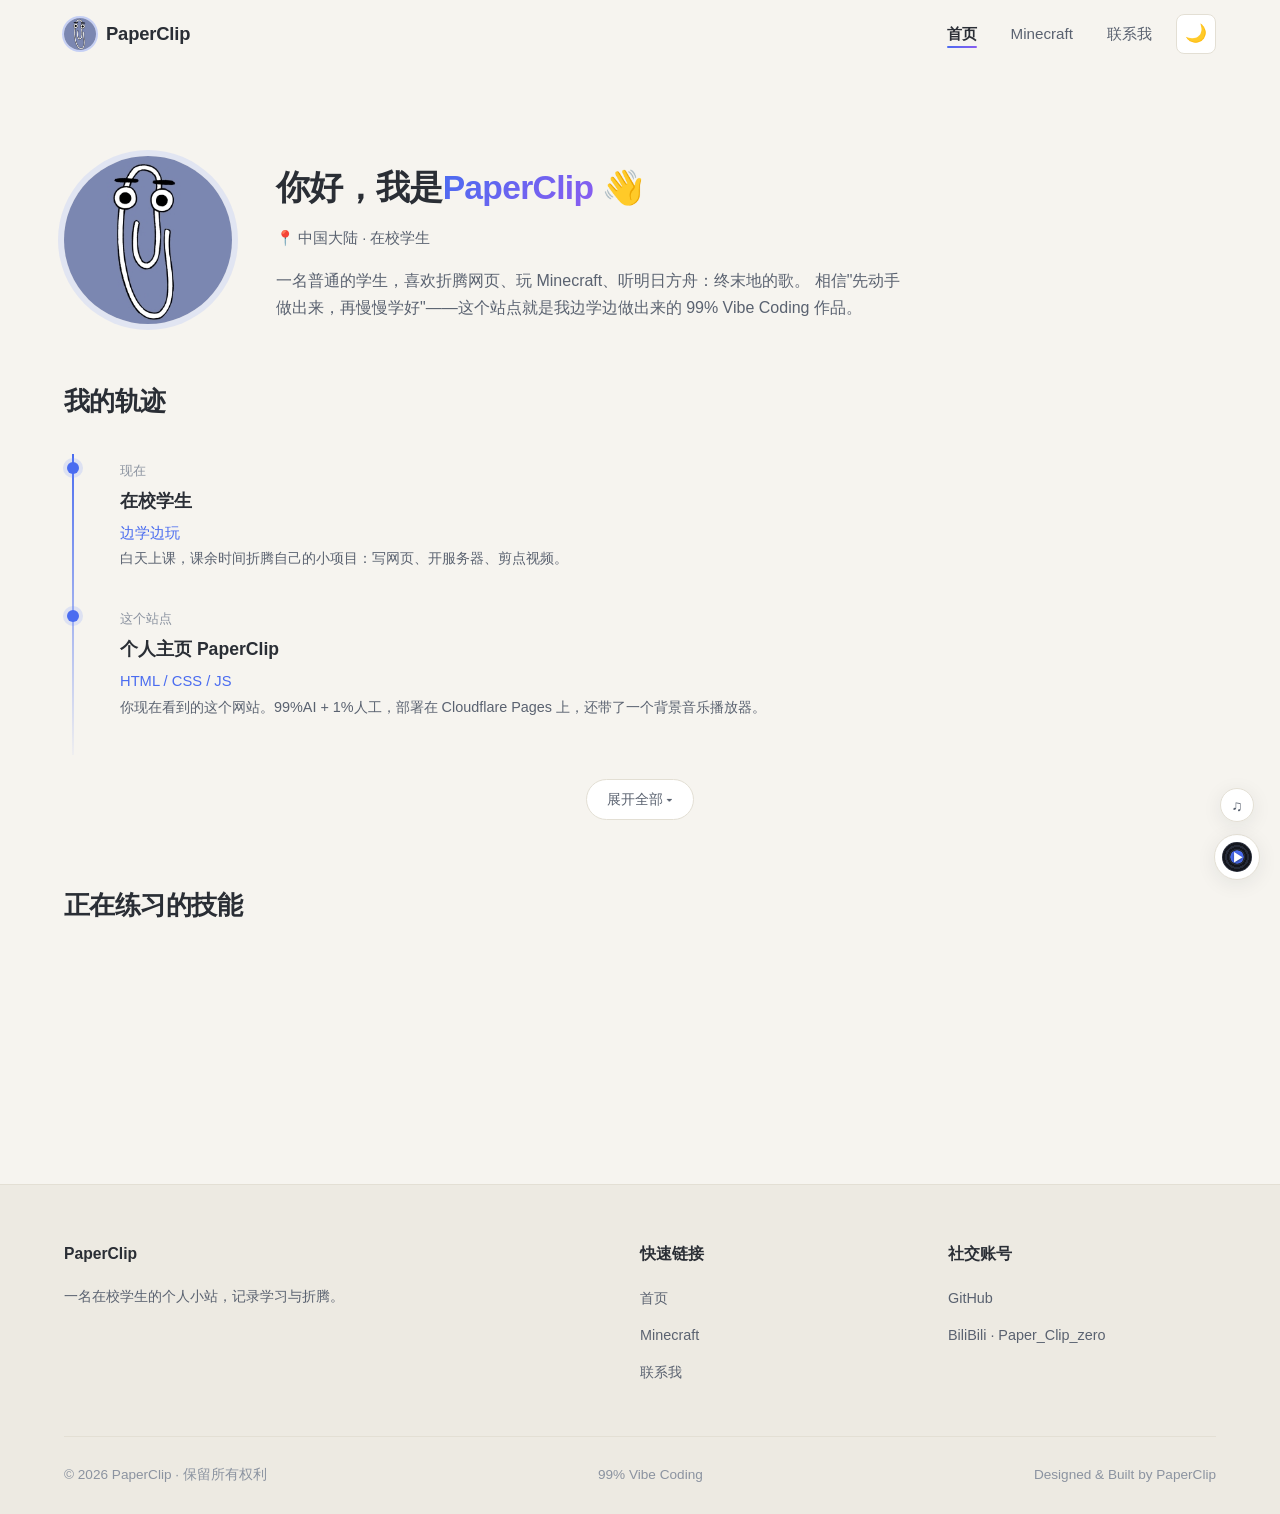
==== index.html @ 2db35539 "ver 0.0.4" ====
<!DOCTYPE html>
<html lang="zh-CN">
<head>
  <meta charset="UTF-8" />
  <!-- 响应式必备：视口宽度 = 设备宽度，初始缩放 1 -->
  <meta name="viewport" content="width=device-width, initial-scale=1.0" />
  <meta name="description" content="PaperClip · 一名在校学生的个人主页" />
  <title>PaperClip | 首页</title>
  <!-- 网站图标：浏览器标签页显示 -->
  <link rel="icon" type="image/jpeg" href="00.jpg" />
  <!-- 主题与过渡预载脚本：全部在首帧渲染前执行，避免闪色/闪烁 -->
  <script>
    (function () {
      /* 1. 主题预载：优先用户手动选择，否则跟随系统深浅色 */
      var saved = null;
      try { saved = localStorage.getItem("theme"); } catch (e) {}
      var theme = (saved === "light" || saved === "dark")
        ? saved
        : (window.matchMedia && window.matchMedia("(prefers-color-scheme: light)").matches ? "light" : "dark");
      if (theme === "light") document.documentElement.classList.add("light");

      /* 2. 过渡预载：不支持原生跨文档过渡的浏览器，且由站内跳转而来时，
         在首帧前挂上入场类（配合 style.css 的 page-entering 规则），无入场闪烁 */
      var nativeVT = ("onpageswap" in document) || ("onpagereveal" in document);
      var fromSite = null;
      try { fromSite = sessionStorage.getItem("pt"); } catch (e) {}
      if (!nativeVT && fromSite === "1") {
        document.documentElement.classList.add("page-entering");
      }

      /* 3. 尽早创建进度条 DOM（挂在 html 根节点），保证首次点击即可显示 */
      document.addEventListener("DOMContentLoaded", function () {
        if (!document.getElementById("nprogress-bar")) {
          var bar = document.createElement("div");
          bar.id = "nprogress-bar";
          bar.setAttribute("aria-hidden", "true");
          document.documentElement.appendChild(bar);
        }
      });
    })();
  </script>
  <link rel="stylesheet" href="libs/aos.css" />
  <link rel="stylesheet" href="style.css" />
  <!-- Cloudflare Web Analytics -->
  <script type='module' src='https://static.cloudflareinsights.com/beacon.min.js' data-cf-beacon='{"token": "a7891447e3ca46b3b3687011d3382114"}'></script>
  <!-- End Cloudflare Web Analytics -->
</head>
<body>

  <!-- ==================== 顶部导航栏（全部页面共用结构） ==================== -->
  <header class="site-header">
    <nav class="nav container">
      <!-- Logo：头像缩略图 + 名字 -->
      <a href="index.html" class="nav-logo">
        <img class="logo-dot" src="00.jpg" alt="PaperClip的头像" />PaperClip
      </a>

      <!-- 右侧功能区：导航链接 + 主题切换 + 汉堡按钮 -->
      <div class="nav-right">
        <!-- 导航链接：当前页加 .active 高亮 -->
        <ul class="nav-links">
          <li><a class="nav-link active" href="index.html">首页</a></li>
          <li><a class="nav-link" href="minecraft.html">Minecraft</a></li>
          <li><a class="nav-link" href="contact.html">联系我</a></li>
        </ul>

        <!-- 深浅色模式切换按钮（图标由 main.js 根据当前主题更新） -->
        <button class="theme-toggle" id="theme-toggle" aria-label="切换深浅色模式" title="切换深浅色模式">🌞</button>

        <!-- 汉堡按钮：仅手机端显示，控制下方菜单展开/收起 -->
        <button class="nav-toggle" aria-label="切换导航菜单">
          <span></span><span></span><span></span>
        </button>
      </div>
    </nav>
  </header>

  <!-- ==================== 主体内容（#swup 为 Swup 页面切换容器） ==================== -->
  <main id="swup" class="transition-fade">

    <!-- ---------- 顶部简介：左圆形头像 + 右文字 ---------- -->
    <section class="container">
      <div class="about-hero">
        <!-- 头像：使用本地图片（可替换为其它图片） -->
        <img class="avatar" src="00.jpg" alt="PaperClip的个人头像" />

        <div>
          <h1>你好，我是<span class="text-gradient">PaperClip</span> 👋</h1>
          <!-- 居住地 / 年限 -->
          <span class="location">📍 中国大陆 · 在校学生</span>
          <p class="bio">
            一名普通的学生，喜欢折腾网页、玩 Minecraft、听明日方舟：终末地的歌。
            相信"先动手做出来，再慢慢学好"——这个站点就是我边学边做出来的 99% Vibe Coding 作品。
          </p>
        </div>
      </div>
    </section>

    <!-- ---------- 我的轨迹 ---------- -->
    <section class="container" style="padding-bottom: 64px;">
      <h2 class="section-title">我的轨迹</h2>
      <div class="timeline">

        <div class="tl-item reveal">
          <span class="period">现在</span>
          <h3>在校学生</h3>
          <span class="role">边学边玩</span>
          <p>白天上课，课余时间折腾自己的小项目：写网页、开服务器、剪点视频。</p>
        </div>

        <div class="tl-item reveal">
          <span class="period">这个站点</span>
          <h3>个人主页 PaperClip</h3>
          <span class="role">HTML / CSS / JS</span>
          <p>你现在看到的这个网站。99%AI + 1%人工，部署在 Cloudflare Pages 上，还带了一个背景音乐播放器。</p>
        </div>

        <div class="tl-item reveal">
          <span class="period">兴趣</span>
          <h3>Minecraft</h3>
          <span class="role">玩家 / 服主</span>
          <p>从挖矿盖房到研究服务器，Minecraft 页面里有我常玩的服务器状态。</p>
        </div>

        <div class="tl-item reveal">
          <span class="period">兴趣</span>
          <h3>明日方舟：终末地</h3>
          <span class="role">玩家</span>
          <p>喜欢终末地的音乐，所以把原声集放进了这个站点的背景音乐里。</p>
        </div>

        <div class="tl-item reveal">
          <span class="period">持续</span>
          <h3>正在学的</h3>
          <span class="role">JavaScript · Python</span>
          <p>目标是有一天能不看教程独立写出想要的东西，把 Vibe Coding 的比例从 99% 降下来一点。</p>
        </div>

        <div class="tl-item reveal">
          <span class="period">未完待续</span>
          <h3>what are you waiting for?</h3>
          <span class="role"></span>
          <p>Is nothing here. —— 下一站，等我把它们做出来。</p>
        </div>
      </div>

      <!-- 折叠开关：默认只显示前两条，点击展开/收起（逻辑见 main.js） -->
      <div class="tl-actions">
        <button type="button" class="tl-toggle" aria-expanded="false">展开全部 ▾</button>
      </div>
    </section>

    <!-- ---------- 技能进度条 ---------- -->
    <section class="container" style="padding-bottom: 64px;">
      <h2 class="section-title">正在练习的技能</h2>
      <!-- data-width 为目标熟练度，进入视口时由 JS 播放生长动画 -->
      <div class="skills-grid">

        <div class="skill" data-aos="fade-up">
          <div class="skill-head"><b>HTML / CSS</b><span>65%</span></div>
          <div class="bar"><div class="bar-fill" data-width="65%"></div></div>
        </div>

        <div class="skill" data-aos="fade-up">
          <div class="skill-head"><b>JavaScript</b><span>40%</span></div>
          <div class="bar"><div class="bar-fill" data-width="40%"></div></div>
        </div>

        <div class="skill" data-aos="fade-up">
          <div class="skill-head"><b>AI 辅助编程（Vibe Coding）</b><span>80%</span></div>
          <div class="bar"><div class="bar-fill" data-width="80%"></div></div>
        </div>

        <div class="skill" data-aos="fade-up">
          <div class="skill-head"><b>Minecraft 服务器折腾</b><span>70%</span></div>
          <div class="bar"><div class="bar-fill" data-width="70%"></div></div>
        </div>

        <div class="skill" data-aos="fade-up">
          <div class="skill-head"><b>Python（入门中）</b><span>25%</span></div>
          <div class="bar"><div class="bar-fill" data-width="25%"></div></div>
        </div>

        <div class="skill" data-aos="fade-up">
          <div class="skill-head"><b>Git / 部署</b><span>50%</span></div>
          <div class="bar"><div class="bar-fill" data-width="50%"></div></div>
        </div>
      </div>
    </section>
  </main>

  <!-- ==================== 底部页脚（全部页面共用结构） ==================== -->
  <footer class="site-footer">
    <div class="container">
      <div class="footer-grid">
        <div>
          <h4>PaperClip</h4>
          <p>一名在校学生的个人小站，记录学习与折腾。</p>
        </div>

        <!-- 中：快速链接 -->
        <div>
          <h4>快速链接</h4>
          <ul class="footer-links">
            <li><a href="index.html">首页</a></li>
            <li><a href="minecraft.html">Minecraft</a></li>
            <li><a href="contact.html">联系我</a></li>
          </ul>
        </div>

        <!-- 右：社交账号 -->
        <div>
          <h4>社交账号</h4>
          <ul class="footer-links">
            <li><a href="https://github.com/TUSI-ISUT" target="_blank" rel="noopener">GitHub</a></li>
            <li><a href="https://space.bilibili.com/3546855067617665" title="BiliBili：Paper_Clip_zero">BiliBili · Paper_Clip_zero</a></li>
          </ul>
        </div>
      </div>

      <!-- 版权行：年份由 main.js 自动更新 -->
      <div class="footer-bottom">
        <p>© <span id="footer-year">2026</span> PaperClip · 保留所有权利</p>
        <p>99% Vibe Coding</p>
        <p>Designed &amp; Built by PaperClip</p>
      </div>
    </div>
  </footer>

  <!-- 动画与页面切换库（本地文件，加载失败时 main.js 各模块自动降级） -->
  <script src="libs/swup.min.js"></script>
  <script src="libs/gsap.min.js"></script>
  <script src="libs/ScrollTrigger.min.js"></script>
  <script src="libs/lenis.min.js"></script>
  <script src="libs/aos.js"></script>
  <!-- 全局交互脚本 -->
  <script src="main.js"></script>
</body>
</html>
---- style.css ----
/* ---------- 1. CSS 变量：全站统一的设计令牌 ---------- */
:root {
  /* 背景层次（由深到浅） */
  --bg: #0d1017;              /* 页面最底层背景 */
  --bg-card: #161a23;         /* 卡片背景 */
  --bg-elevated: #1d222e;     /* 悬浮/输入框等更亮一层 */
  --border: #272d3b;          /* 边框颜色 */

  /* 文字颜色 */
  --text: #e8ebf1;            /* 主文字 */
  --text-secondary: #98a2b3;  /* 次要文字（摘要、说明） */
  --text-muted: #6b7486;      /* 弱化文字（日期、页脚） */

  /* 品牌主色（紫蓝渐变） */
  --accent: #6c8cff;
  --accent-gradient: linear-gradient(135deg, #6c8cff 0%, #a06cff 100%);

  /* 其它 */
  --success: #4ade80;         /* 在线状态 / 成功提示 */
  --radius: 14px;             /* 卡片圆角 */
  --radius-sm: 8px;           /* 按钮小圆角 */
  --shadow: 0 4px 20px rgba(0, 0, 0, 0.35);          /* 常规阴影 */
  --shadow-hover: 0 14px 34px rgba(0, 0, 0, 0.5);    /* 悬停加深阴影 */
  --header-h: 68px;           /* 导航栏高度，供锚点偏移使用 */
  --transition: all 0.28s cubic-bezier(0.4, 0, 0.2, 1); /* 全站统一过渡曲线 */

  /* 主题相关背景（写死色值提取为变量，方便浅色模式覆盖） */
  --header-bg: rgba(13, 16, 23, 0.82);        /* 导航栏毛玻璃背景 */
  --header-bg-solid: rgba(13, 16, 23, 0.97);  /* 手机端展开菜单背景 */
  --footer-bg: #0a0d13;                       /* 页脚背景 */
  --hover-bg: rgba(255, 255, 255, 0.05);      /* 导航链接悬停底色 */
}

/* ---------- 1.2 浅色主题：html.light 时覆盖变量（柔和米白配深灰） ---------- */
html.light {
  --bg: #f6f4ef;              /* 柔和护眼米白 */
  --bg-card: #ffffff;         /* 卡片纯白 */
  --bg-elevated: #efede7;     /* 悬浮/输入框更灰一层 */
  --border: #e3dfd4;          /* 米色系边框 */
  --text: #2a2e35;            /* 深灰主文字 */
  --text-secondary: #5a6270;  /* 次要文字 */
  --text-muted: #8b93a0;      /* 弱化文字 */
  --accent: #4a6cf0;          /* 浅色下加深主色，保证对比度 */
  --accent-gradient: linear-gradient(135deg, #4a6cf0 0%, #8a5cf0 100%);
  --danger: #e5484d;
  --success: #189a54;
  --shadow: 0 4px 20px rgba(30, 35, 45, 0.08);
  --shadow-hover: 0 14px 34px rgba(30, 35, 45, 0.16);
  --header-bg: rgba(246, 244, 239, 0.85);
  --header-bg-solid: rgba(246, 244, 239, 0.97);
  --footer-bg: #edeae2;
  --hover-bg: rgba(0, 0, 0, 0.05);
}

/* ---------- 2. 基础重置与排版 ---------- */
* {
  margin: 0;
  padding: 0;
  box-sizing: border-box;     /* 让内边距计入宽度，方便布局 */
}

html {
  scroll-behavior: smooth;    /* 锚点跳转平滑滚动 */
}

body {
  font-family: "Inter", "PingFang SC", "Microsoft YaHei",
    -apple-system, BlinkMacSystemFont, "Segoe UI", Roboto, sans-serif;
  background: var(--bg);
  color: var(--text);
  line-height: 1.7;
  -webkit-font-smoothing: antialiased; /* 字体渲染更细腻 */
}

a {
  color: inherit;
  text-decoration: none;      /* 链接默认去下划线，交互态再补 */
}

img {
  max-width: 100%;
  display: block;
}

ul { list-style: none; }

/* 统一容器：全站内容最大 1200px 居中 */
.container {
  max-width: 1200px;
  margin: 0 auto;
  padding: 0 24px;
}

/* 通用内页标题区（联系页顶部横幅） */
.page-head {
  padding: 96px 0 40px;
  text-align: center;
}

.page-head h1 {
  font-size: clamp(2rem, 4vw, 2.75rem); /* 流式字号，自适应缩放 */
  letter-spacing: -0.02em;
}

.page-head p {
  color: var(--text-secondary);
  margin-top: 12px;
}

.section-title {
  font-size: 1.6rem;
  letter-spacing: -0.02em;
  margin-bottom: 24px;
}

/* 主色渐变文字工具类（用于强调词） */
.text-gradient {
  background: var(--accent-gradient);
  -webkit-background-clip: text;
  background-clip: text;
  -webkit-text-fill-color: transparent;
  color: transparent;
}

/* ============================================================
   3. 顶部导航栏（所有页面共用同一套结构）
   ============================================================ */
.site-header {
  position: sticky;           /* 吸顶导航 */
  top: 0;
  z-index: 100;
  height: var(--header-h);
  background: var(--header-bg);           /* 半透明毛玻璃 */
  backdrop-filter: blur(12px);
  border-bottom: 1px solid transparent;
  transition: var(--transition);
}

/* 页面滚动后由 JS 添加 .scrolled，显示底部分隔线 */
.site-header.scrolled {
  border-bottom-color: var(--border);
}

.nav {
  height: 100%;
  display: flex;
  align-items: center;
  justify-content: space-between;
}

/* Logo：渐变圆点 + 名字 */
.nav-logo {
  display: flex;
  align-items: center;
  gap: 10px;
  font-weight: 700;
  font-size: 1.15rem;
  letter-spacing: -0.01em;
}

.nav-logo .logo-dot {
  width: 32px;
  height: 32px;
  border-radius: 50%;           /* 圆形头像缩略图 */
  object-fit: cover;
  box-shadow: 0 0 0 2px rgba(108, 140, 255, 0.35); /* 细光环点缀 */
}

/* 桌面端导航链接 */
.nav-links {
  display: flex;
  align-items: center;
  gap: 6px;
}

.nav-link {
  position: relative;
  padding: 8px 14px;
  font-size: 0.95rem;
  color: var(--text-secondary);
  border-radius: var(--radius-sm);
  transition: var(--transition);
}

.nav-link:hover {
  color: var(--text);
  background: var(--hover-bg);
}

/* 激活态：高亮文字 + 底部渐变下划线 */
.nav-link.active {
  color: var(--text);
  font-weight: 600;
}

.nav-link.active::after {
  content: "";
  position: absolute;
  left: 14px;
  right: 14px;
  bottom: 2px;
  height: 2px;
  border-radius: 2px;
  background: var(--accent-gradient);
}

/* 汉堡按钮：默认隐藏，≤768px 显示 */
.nav-toggle {
  display: none;
  flex-direction: column;
  gap: 5px;
  padding: 8px;
  background: none;
  border: none;
  cursor: pointer;
}

.nav-toggle span {
  width: 22px;
  height: 2px;
  border-radius: 2px;
  background: var(--text);
  transition: var(--transition);
}

/* 汉堡展开为 X 的动画（JS 切换 .open） */
.nav-toggle.open span:nth-child(1) { transform: translateY(7px) rotate(45deg); }
.nav-toggle.open span:nth-child(2) { opacity: 0; }
.nav-toggle.open span:nth-child(3) { transform: translateY(-7px) rotate(-45deg); }

/* 右侧功能区：导航链接 + 主题切换按钮 + 汉堡按钮 */
.nav-right {
  display: flex;
  align-items: center;
  gap: 10px;
}

/* 深浅色模式切换按钮 */
.theme-toggle {
  width: 40px;
  height: 40px;
  display: flex;
  align-items: center;
  justify-content: center;
  font-size: 1.1rem;
  line-height: 1;
  border-radius: var(--radius-sm);
  background: var(--bg-card);
  border: 1px solid var(--border);
  cursor: pointer;
  transition: var(--transition);
}

.theme-toggle:hover {
  border-color: var(--accent);
  transform: translateY(-2px);
}

.theme-toggle:active {
  transform: translateY(0);
}

/* ============================================================
   5. 首页 (index.html) 专属
   ============================================================ */

/* 顶部简介：左头像 + 右文字 */
.about-hero {
  display: grid;
  grid-template-columns: auto 1fr;
  gap: 44px;
  align-items: center;
  padding: 88px 0 56px;
}

.avatar {
  width: 168px;
  height: 168px;
  border-radius: 50%;               /* 圆形大头像 */
  object-fit: cover;                /* 图片填满圆形，不变形 */
  box-shadow: 0 0 0 6px rgba(108, 140, 255, 0.15); /* 外圈光环 */
}

.about-hero h1 { font-size: 2.1rem; letter-spacing: -0.02em; }

.about-hero .location {
  display: inline-flex;
  align-items: center;
  gap: 6px;
  margin: 10px 0 16px;
  font-size: 0.92rem;
  color: var(--text-secondary);
}

.about-hero .bio {
  color: var(--text-secondary);
  max-width: 640px;
}

/* 职业历程时间轴（垂直） */
.timeline {
  position: relative;
  padding: 8px 0 8px 34px;      /* 左侧留出竖线空间 */
}

/* 竖向主线 */
.timeline::before {
  content: "";
  position: absolute;
  left: 8px;
  top: 6px;
  bottom: 6px;
  width: 2px;
  background: linear-gradient(180deg, var(--accent), rgba(108, 140, 255, 0.05));
}

.tl-item {
  position: relative;
  padding: 0 0 34px 22px;
}

/* 每个节点的小圆点：中心对准竖线（竖线 left:8px，圆点宽 12px → left:2px） */
.tl-item::before {
  content: "";
  position: absolute;
  left: -31px;
  top: 6px;
  width: 12px;
  height: 12px;
  border-radius: 50%;
  background: var(--accent);
  box-shadow: 0 0 0 4px rgba(108, 140, 255, 0.18);
}

.tl-item .period {
  font-size: 0.82rem;
  color: var(--text-muted);
}

.tl-item h3 {
  font-size: 1.1rem;
  margin: 4px 0 2px;
}

.tl-item .role {
  font-size: 0.92rem;
  color: var(--accent);
  margin-bottom: 6px;
}

.tl-item p {
  font-size: 0.9rem;
  color: var(--text-secondary);
}

/* 时间轴折叠：.collapsed 时第 3 条起隐藏，开关按钮在时间轴下方 */
.timeline.collapsed .tl-extra {
  display: none;
}

.tl-actions {
  margin-top: 18px;
  text-align: center;
}

.tl-toggle {
  padding: 8px 20px;
  border-radius: 999px;
  border: 1px solid var(--border);
  background: var(--bg-card);
  color: var(--text-secondary);
  font: inherit;
  font-size: 0.85rem;
  cursor: pointer;
  transition: var(--transition);
}

.tl-toggle:hover {
  color: var(--accent);
  border-color: var(--accent);
  box-shadow: var(--shadow);
}

/* 技能进度条 */
.skills-grid {
  display: grid;
  grid-template-columns: 1fr 1fr;
  gap: 22px 44px;
}

.skill .skill-head {
  display: flex;
  justify-content: space-between;
  font-size: 0.94rem;
  margin-bottom: 8px;
}

.skill .skill-head b { font-weight: 600; }
.skill .skill-head span { color: var(--text-muted); }

/* 进度条轨道 */
.skill .bar {
  height: 8px;
  border-radius: 999px;
  background: var(--bg-elevated);
  overflow: hidden;
}

/* 进度条填充：宽度由内联 style 提供，JS 进页面时做生长动画 */
.skill .bar-fill {
  height: 100%;
  border-radius: 999px;
  background: var(--accent-gradient);
  width: 0;
  transition: width 1.1s cubic-bezier(0.25, 1, 0.4, 1);
}

/* 他人评价：引号设计 */
.testimonials {
  display: grid;
  grid-template-columns: 1fr 1fr;
  gap: 26px;
}

.testimonial {
  position: relative;
  padding: 30px 28px 26px;
  background: var(--bg-card);
  border: 1px solid var(--border);
  border-radius: var(--radius);
  transition: var(--transition);
}

.testimonial:hover {
  transform: translateY(-5px);
  box-shadow: var(--shadow-hover);
}

/* 大引号装饰 */
.testimonial::before {
  content: "\201C";
  position: absolute;
  top: 6px;
  left: 18px;
  font-size: 3.6rem;
  font-family: Georgia, serif;
  line-height: 1;
  color: var(--accent);
  opacity: 0.45;
}

.testimonial p {
  font-size: 0.95rem;
  color: var(--text-secondary);
  margin: 18px 0 18px;
}

.testimonial .who {
  font-size: 0.88rem;
}

.testimonial .who b { display: block; }
.testimonial .who span { color: var(--text-muted); font-size: 0.8rem; }

/* ============================================================
   7. 联系 (contact.html) 专属
   ============================================================ */

/* 联系方式卡片：单卡片居中展示 */
.contact-layout {
  max-width: 560px;           /* 限制卡片宽度，视觉更聚焦 */
  margin: 0 auto;
  padding: 40px 0 88px;
}

/* 联系方式卡片 */
.contact-card {
  padding: 28px;
  background: var(--bg-card);
  border: 1px solid var(--border);
  border-radius: var(--radius);
}

.contact-card h3 {
  font-size: 1.1rem;
  margin-bottom: 20px;
}

/* 在线状态 */
.online-status {
  display: inline-flex;
  align-items: center;
  gap: 8px;
  padding: 7px 14px;
  border-radius: 999px;
  font-size: 0.84rem;
  color: var(--success);
  background: rgba(74, 222, 128, 0.1);
  border: 1px solid rgba(74, 222, 128, 0.3);
  margin-bottom: 22px;
}

.online-status .dot {
  width: 8px;
  height: 8px;
  border-radius: 50%;
  background: var(--success);
  animation: pulse 2s infinite; /* 呼吸点动画 */
}

/* 呼吸点动画（在线状态使用） */
@keyframes pulse {
  0%, 100% { box-shadow: 0 0 0 0 rgba(74, 222, 128, 0.5); }
  50%      { box-shadow: 0 0 0 6px rgba(74, 222, 128, 0); }
}

/* 联系条目（邮箱等） */
.contact-item {
  display: flex;
  align-items: center;
  gap: 12px;
  padding: 13px 0;
  border-bottom: 1px solid var(--border);
  font-size: 0.94rem;
  color: var(--text-secondary);
}

.contact-item:last-of-type { border-bottom: none; }

.contact-item .icon {
  width: 38px;
  height: 38px;
  flex-shrink: 0;
  display: flex;
  align-items: center;
  justify-content: center;
  border-radius: 10px;
  font-size: 1.05rem;
  background: var(--bg-elevated);
}

/* 图标图片：在 38×38 容器内居中自适应 */
.contact-item .icon img {
  width: 22px;
  height: 22px;
  object-fit: contain;
  display: block;
}

.contact-item a:hover { color: var(--accent); }

/* ============================================================
   6. 底部页脚（所有页面共用同一套结构）
   ============================================================ */
.site-footer {
  border-top: 1px solid var(--border);
  background: var(--footer-bg); /* 比页面更深一层（浅色模式下为米灰） */
  padding: 56px 0 28px;
  margin-top: auto;           /* 配合 body flex，保证内容少时页脚贴底 */
}

.footer-grid {
  display: grid;
  grid-template-columns: 2fr 1fr 1fr;
  gap: 40px;
  padding-bottom: 40px;
  border-bottom: 1px solid var(--border);
}

.footer-grid h4 {
  font-size: 0.98rem;
  margin-bottom: 16px;
}

.footer-grid p {
  font-size: 0.9rem;
  color: var(--text-secondary);
  max-width: 320px;
}

.footer-links li { margin-bottom: 10px; }

.footer-links a {
  font-size: 0.9rem;
  color: var(--text-secondary);
  transition: var(--transition);
}

.footer-links a:hover { color: var(--accent); }

/* 页脚底部版权行 */
.footer-bottom {
  display: flex;
  justify-content: space-between;
  align-items: center;
  gap: 12px;
  flex-wrap: wrap;
  padding-top: 26px;
  font-size: 0.85rem;
  color: var(--text-muted);
}

/* ============================================================
   7. 滚动触发动画（已迁移至 AOS 库，data-aos 属性驱动，
      样式见 libs/aos.css；本节仅保留减少动态效果偏好兜底）
   ============================================================ */

/* 尊重用户"减少动态效果"的系统偏好：禁用全站动画/过渡 */
@media (prefers-reduced-motion: reduce) {
  *, *::before, *::after {
    animation: none !important;
    transition: none !important;
  }
}

/* ============================================================
   8. 响应式适配
   ============================================================ */

/* —— 平板端 ≤1024px —— */
@media (max-width: 1024px) {
  .footer-grid { grid-template-columns: 1fr 1fr; }
}

/* —— 手机端 ≤768px —— */
@media (max-width: 768px) {
  /* 导航：隐藏链接列表，显示汉堡按钮 */
  .nav-toggle { display: flex; }

  .nav-links {
    position: absolute;
    top: var(--header-h);
    left: 0;
    right: 0;
    flex-direction: column;
    align-items: stretch;
    gap: 12px;
    padding: 16px 24px 24px;
    background: var(--header-bg-solid);
    backdrop-filter: blur(12px);
    border-bottom: 1px solid var(--border);
    /* 默认收起：位移 + 透明，配合 .open 展开 */
    opacity: 0;
    visibility: hidden;
    transform: translateY(-10px);
    transition: var(--transition);
  }

  .nav-links.open {
    opacity: 1;
    visibility: visible;
    transform: translateY(0);
  }

  .nav-link { padding: 14px 16px; }
  .nav-link.active::after { left: 14px; width: 32px; right: auto; }

  /* 各页面布局降级为单列 */
  .about-hero      { grid-template-columns: 1fr; justify-items: center; text-align: center; }
  .about-hero .bio { margin: 0 auto; }
  .skills-grid     { grid-template-columns: 1fr; }
  .testimonials    { grid-template-columns: 1fr; }
  .footer-grid     { grid-template-columns: 1fr; gap: 28px; }
  .page-head       { padding-top: 64px; }
}

/* ============================================================
   9. Minecraft 页面 (minecraft.html) 专属
   ============================================================ */

/* 结果卡片容器 */
.mc-card {
  max-width: 640px;
  margin: 0 auto 16px;
  padding: 28px;
  background: var(--bg-card);
  border: 1px solid var(--border);
  border-radius: var(--radius);
  min-height: 120px;
}

/* 加载中提示 */
.mc-loading {
  display: flex;
  align-items: center;
  justify-content: center;
  gap: 12px;
  padding: 32px 0;
  color: var(--text-secondary);
}

/* hidden 属性优先：display:flex 会覆盖默认的 display:none，需显式声明 */
.mc-loading[hidden] { display: none; }

/* 旋转加载圈 */
.mc-spinner {
  width: 18px;
  height: 18px;
  border: 2px solid var(--border);
  border-top-color: var(--accent);
  border-radius: 50%;
  animation: mc-spin 0.8s linear infinite;
}

@keyframes mc-spin {
  to { transform: rotate(360deg); }
}

/* 错误提示 */
.mc-error {
  padding: 20px;
  text-align: center;
  color: var(--danger, #ff6b7a);
  background: rgba(255, 107, 122, 0.08);
  border: 1px solid rgba(255, 107, 122, 0.25);
  border-radius: var(--radius-sm);
}

/* 结果展示区 */
.mc-info { animation: mc-fade 0.4s ease; }

@keyframes mc-fade {
  from { opacity: 0; transform: translateY(8px); }
  to   { opacity: 1; transform: translateY(0); }
}

/* 头部：图标 + 主机名 + 在线状态 */
.mc-head {
  display: flex;
  align-items: center;
  gap: 16px;
  margin-bottom: 20px;
}

.mc-favicon {
  width: 64px;
  height: 64px;
  image-rendering: pixelated;        /* 像素图标清晰显示 */
  border-radius: 8px;
  background: var(--bg-elevated);
}

.mc-host {
  font-size: 1.15rem;
  margin-bottom: 4px;
}

/* 状态胶囊：绿色"在线"标签 + 呼吸圆点动画 */
.mc-online {
  display: inline-flex;
  align-items: center;
  gap: 6px;
  font-size: 0.82rem;
  color: var(--success);
  background: rgba(74, 222, 128, 0.1);
  border: 1px solid rgba(74, 222, 128, 0.3);
  padding: 3px 10px;
  border-radius: 999px;
}

/* 状态圆点本身 */
.mc-online::before {
  content: "";
  display: inline-block;
  width: 8px;
  height: 8px;
  border-radius: 50%;
  background: var(--success);
  /* 呼吸动画：缩放 + 轻微亮度波动 */
  animation: mc-breathe 2.2s ease-in-out infinite;
  box-shadow: 0 0 0 0 rgba(74, 222, 128, 0.55);
}

/* 隐藏原文本中的 ● 符号（由伪元素替代，避免两个圆点） */
.mc-online .status-char {
  display: none;
}

/* 呼吸关键帧：圆点缩放同时光晕扩散-收缩 */
@keyframes mc-breathe {
  0% {
    transform: scale(0.88);
    box-shadow: 0 0 0 0 rgba(74, 222, 128, 0.55);
    filter: brightness(0.95);
  }
  40% {
    transform: scale(1.0);
    box-shadow: 0 0 0 6px rgba(74, 222, 128, 0);
    filter: brightness(1.1);
  }
  70% {
    transform: scale(0.95);
    box-shadow: 0 0 0 0 rgba(74, 222, 128, 0.2);
    filter: brightness(1.0);
  }
  100% {
    transform: scale(0.88);
    box-shadow: 0 0 0 0 rgba(74, 222, 128, 0);
    filter: brightness(0.95);
  }
}

/* MOTD：保留 MC 原生颜色样式 */
.mc-motd {
  padding: 16px;
  margin-bottom: 20px;
  font-family: "Consolas", "Monaco", "Courier New", monospace;
  font-size: 0.9rem;
  line-height: 1.5;
  text-align: center;
  background: var(--bg-elevated);
  border-radius: var(--radius-sm);
  border: 1px solid var(--border);
  white-space: pre-wrap;
  word-break: break-word;
}

/* 详细数据列表 */
.mc-stats {
  display: grid;
  grid-template-columns: 1fr 1fr 1fr;
  gap: 12px;
}

.mc-stats li {
  padding: 14px;
  background: var(--bg-elevated);
  border: 1px solid var(--border);
  border-radius: var(--radius-sm);
  text-align: center;
}

.mc-stats span {
  display: block;
  font-size: 0.78rem;
  color: var(--text-muted);
  margin-bottom: 6px;
}

.mc-stats b {
  font-size: 1rem;
  font-weight: 600;
}

/* 独立跳转按钮：居中显示，位于卡片下方 */
.mc-action {
  max-width: 640px;
  margin: 0 auto 88px;
  display: flex;
  justify-content: center;
  gap: 16px;
  flex-wrap: wrap;
}

/* 加入QQ群区域 */
.mc-qq-group {
  max-width: 640px;
  margin: 16px auto;
  padding: 20px 24px;
  display: flex;
  align-items: center;
  justify-content: space-between;
  gap: 16px;
  background: var(--bg-card);
  border: 1px solid var(--border);
  border-radius: var(--radius);
  flex-wrap: wrap;
}

.mc-qq-info {
  display: flex;
  align-items: center;
  gap: 14px;
}

.mc-qq-icon {
  font-size: 1.6rem;
  line-height: 1;
}

.mc-qq-info h3 {
  font-size: 1.05rem;
  margin-bottom: 2px;
}

.mc-qq-info p {
  font-size: 0.85rem;
  color: var(--text-secondary);
}

.mc-qq-btn {
  display: inline-block;
  padding: 10px 24px;
  font-size: 0.92rem;
  font-weight: 600;
  color: #fff;
  background: linear-gradient(135deg, #1ea1f1 0%, #4a9eff 100%);
  border-radius: var(--radius-sm);
  transition: var(--transition);
  white-space: nowrap;
}

.mc-qq-btn:hover {
  transform: translateY(-2px);
  box-shadow: 0 6px 18px rgba(30, 161, 241, 0.4);
}

.mc-join-btn {
  display: inline-block;
  padding: 14px 40px;
  font-size: 1rem;
  font-weight: 600;
  color: #fff;
  background: var(--accent-gradient);
  border-radius: var(--radius-sm);
  box-shadow: 0 4px 18px rgba(108, 140, 255, 0.35);
  transition: var(--transition);
}

.mc-join-btn:hover {
  transform: translateY(-3px);
  box-shadow: 0 10px 26px rgba(108, 140, 255, 0.5);
}

/* 幽灵按钮样式：描边透明底，与主按钮区分 */
.mc-ghost-btn {
  color: var(--text);
  background: transparent;
  border: 1px solid var(--border);
  box-shadow: none;
}

.mc-ghost-btn:hover {
  border-color: var(--accent);
  background: rgba(108, 140, 255, 0.08);
  box-shadow: none;
}

/* 下拉菜单容器 */
.mc-dropdown {
  position: relative;
  display: inline-block;
}

.mc-dropdown-toggle {
  cursor: pointer;
  white-space: nowrap;
}

/* 下拉菜单：默认隐藏 */
.mc-dropdown-menu {
  position: absolute;
  top: calc(100% + 8px);
  left: 0;
  min-width: 100%;
  background: var(--bg-card);
  border: 1px solid var(--border);
  border-radius: var(--radius-sm);
  box-shadow: var(--shadow-hover);
  overflow: hidden;
  opacity: 0;
  visibility: hidden;
  transform: translateY(-8px);
  transition: var(--transition);
  z-index: 10;
}

/* 展开状态 */
.mc-dropdown.open .mc-dropdown-menu {
  opacity: 1;
  visibility: visible;
  transform: translateY(0);
}

.mc-dropdown-menu li {
  list-style: none;
}

.mc-dropdown-menu a {
  display: block;
  padding: 12px 20px;
  font-size: 0.92rem;
  color: var(--text-secondary);
  white-space: nowrap;
  transition: var(--transition);
}

.mc-dropdown-menu a:hover {
  color: var(--text);
  background: var(--hover-bg);
}

/* —— 手机端：数据列表降为单列 —— */
@media (max-width: 768px) {
  .mc-stats { grid-template-columns: 1fr; }
}

/* ============================================================
   10. 页面切换过渡（Swup）+ 平滑滚动（Lenis）+ 顶部进度条
   ============================================================ */

/* ---------- 10.1 Swup 页面切换过渡 ----------
   Swup 拦截站内链接 → fetch 新页 → 只替换 #swup 容器 → 播放进出场动画。
   动画类时序（Swup 4 自动挂到 <html> 上）：
     离场：is-changing + is-animating + is-leaving（等待容器过渡结束）
     入场：is-rendering（替换内容后），随后所有类移除 → 过渡回默认态
   ---------------------------------------------------------- */
.transition-fade {
  transition:
    opacity 0.4s cubic-bezier(0.4, 0, 0.2, 1),
    transform 0.4s cubic-bezier(0.4, 0, 0.2, 1);
}

/* 旧页面退出：向左平移 30px + 淡出，300ms */
html.is-leaving .transition-fade {
  opacity: 0;
  transform: translateX(-30px);
  transition-duration: 0.3s;
}

/* 新页面入场起点：内容替换瞬间无过渡跳到右侧 30px + 透明，
   Swup 移除类后由默认 0.4s 过渡滑回原位 → 实现右侧滑入 */
html.is-rendering .transition-fade {
  opacity: 0;
  transform: translateX(30px);
  transition: none;
}

/* ---------- 10.2 Lenis 平滑滚动必需样式（官方推荐） ---------- */
html.lenis,
html.lenis body {
  height: auto;
}

.lenis.lenis-smooth {
  scroll-behavior: auto !important; /* 覆盖全局 smooth，滚动由 Lenis 接管 */
}

.lenis.lenis-smooth [data-lenis-prevent] {
  overscroll-behavior: contain;
}

.lenis.lenis-stopped {
  overflow: hidden;
}

/* ---------- 10.3 AOS 无 JS 兜底 ----------
   aos.css 会把 [data-aos] 元素初始隐藏且无 no-js 保护：
   <html class="no-js"> 时（JS 被禁用/加载失败）强制全部可见 */
html.no-js [data-aos],
html.no-js [data-aos^="fade"][data-aos^="fade"] {
  opacity: 1 !important;
  transform: none !important;
}

/* ---------- 10.4 NProgress 风格顶部进度条（由 Swup 钩子驱动） ----------
   挂载点为 <html>（而非 body）：页面内容替换不影响进度条显示
   触发：visit:start → 30%，content:replace → 70%，visit:end → 冲顶淡出
   ---------------------------------------------------------- */
#nprogress-bar {
  position: fixed;
  top: 0;
  left: 0;
  z-index: 9999;
  width: 0%;
  height: 3px;
  background: linear-gradient(to right, #4facfe, #00f2fe);
  box-shadow: 0 0 10px rgba(79, 172, 254, 0.7);
  pointer-events: none;          /* 不拦截鼠标事件 */
  transition:
    width 0.35s cubic-bezier(0.4, 0, 0.2, 1),
    opacity 0.28s ease;
  opacity: 1;
}

/* 收尾后淡出隐藏 */
#nprogress-bar.done {
  width: 100% !important;
  opacity: 0;
  transition:
    width 0.25s ease,
    opacity 0.35s ease 0.1s;     /* 先宽度冲顶，再延迟淡出 */
}

/* ============================================================
   11. 背景音乐播放器（悬浮唱片按钮，由 main.js 动态创建）
   挂载点为 body（#swup 之外）：Swup 换页不打断播放
   ============================================================ */
.music-toggle {
  position: fixed;
  right: 20px;
  bottom: 20px;
  z-index: 900;
  width: 46px;
  height: 46px;
  border-radius: 50%;
  border: 1px solid var(--border);
  background: var(--bg-card);
  box-shadow: var(--shadow);
  cursor: pointer;
  display: grid;
  place-items: center;
  padding: 0;
  transition: var(--transition);
}

.music-toggle:hover {
  box-shadow: var(--shadow-hover);
  transform: scale(1.06);
}

/* 唱片盘面：中心渐变主轴 + 同心纹理，播放时旋转 */
.music-toggle .disc {
  width: 30px;
  height: 30px;
  border-radius: 50%;
  background:
    radial-gradient(circle at center, var(--accent) 0 30%, transparent 32%),
    repeating-radial-gradient(circle, #14161d 0 2px, #262b38 2px 4px);
  animation: disc-spin 3.2s linear infinite;
  animation-play-state: paused;   /* 暂停时静止 */
}

.music-toggle.playing .disc {
  animation-play-state: running;  /* 播放时旋转 */
}

@keyframes disc-spin {
  to { transform: rotate(360deg); }
}

/* 唱片中心的播放/暂停图标：▶ 待播放 / ‖ 播放中（覆盖在盘面上，不随旋转） */
.music-toggle::before {
  content: "▶";
  position: absolute;
  inset: 0;
  z-index: 1;
  display: grid;
  place-items: center;
  font-size: 13px;
  line-height: 1;
  color: #fff;
  text-indent: 2px; /* 三角形视觉居中修正 */
  text-shadow: 0 1px 3px rgba(0, 0, 0, 0.5);
  pointer-events: none;
}

.music-toggle.playing::before {
  content: "‖";
  text-indent: 0;
  letter-spacing: -1px;
}

/* 用户偏好减少动态效果时唱片不旋转 */
@media (prefers-reduced-motion: reduce) {
  .music-toggle .disc { animation: none; }
}

/* ---------- 11.1 曲单按钮（唱片按钮上方） ---------- */
.music-list-btn {
  position: fixed;
  right: 26px;
  bottom: 78px;
  z-index: 900;
  width: 34px;
  height: 34px;
  border-radius: 50%;
  border: 1px solid var(--border);
  background: var(--bg-card);
  color: var(--text-secondary);
  box-shadow: var(--shadow);
  cursor: pointer;
  display: grid;
  place-items: center;
  padding: 0;
  font-size: 15px;
  line-height: 1;
  transition: var(--transition);
}

.music-list-btn:hover {
  color: var(--text);
  box-shadow: var(--shadow-hover);
  transform: scale(1.08);
}

/* ---------- 11.2 曲单面板：手动点选曲目 ---------- */
.music-panel {
  position: fixed;
  right: 20px;
  bottom: 122px;
  z-index: 900;
  width: 220px;
  max-height: 62vh;
  overflow-y: auto;
  padding: 12px;
  border-radius: var(--radius);
  border: 1px solid var(--border);
  background: var(--bg-card);
  box-shadow: var(--shadow-hover);
  transform-origin: bottom right;         /* 从♫按钮方向弹出 */
  animation: panel-in 0.28s cubic-bezier(0.4, 0, 0.2, 1);
}

/* 收起中：缩小淡出，结束后由 JS 置 hidden */
.music-panel.closing {
  animation: panel-out 0.2s cubic-bezier(0.4, 0, 0.2, 1) forwards;
  pointer-events: none;
}

@keyframes panel-in {
  from { opacity: 0; transform: translateY(10px) scale(0.94); }
  to   { opacity: 1; transform: translateY(0) scale(1); }
}

@keyframes panel-out {
  from { opacity: 1; transform: translateY(0) scale(1); }
  to   { opacity: 0; transform: translateY(8px) scale(0.96); }
}

.music-panel h4 {
  font-size: 0.72rem;
  font-weight: 600;
  color: var(--text-muted);
  letter-spacing: 0.04em;
  margin: 10px 4px 4px;
}

.music-panel h4:first-child {
  margin-top: 0;
}

.music-panel .track {
  display: flex;
  width: 100%;
  align-items: center;
  gap: 6px;
  padding: 7px 10px;
  border: 0;
  border-radius: var(--radius-sm);
  background: transparent;
  color: var(--text-secondary);
  font-size: 0.88rem;
  font-family: inherit;
  cursor: pointer;
  text-align: left;
  transition: var(--transition);
}

.music-panel .track:hover {
  background: var(--hover-bg);
  color: var(--text);
}

/* 正在播放的曲目高亮 */
.music-panel .track.active {
  color: var(--accent);
}

/* 固定循环标记（手动点选后显示） */
.music-panel .track .pin-tip {
  margin-left: auto;
  font-size: 0.7rem;
  color: var(--accent);
}

/* ---------- 11.3 面板内容级联入场：--i 序号由 JS 写入 ---------- */
.music-panel h4,
.music-panel .track {
  animation: panel-row-in 0.32s cubic-bezier(0.4, 0, 0.2, 1) both;
  animation-delay: calc(var(--i, 0) * 22ms);
}

@keyframes panel-row-in {
  from { opacity: 0; transform: translateX(10px); }
  to   { opacity: 1; transform: translateX(0); }
}

/* 用户偏好减少动态效果：面板动画全部禁用 */
@media (prefers-reduced-motion: reduce) {
  .music-panel,
  .music-panel.closing,
  .music-panel h4,
  .music-panel .track {
    animation: none;
  }
}

/* ============================================================
   12. 全站统一过渡动画
   ============================================================ */

/* 12.1 主题切换颜色过渡：.theme-anim 仅在切换瞬间由 JS 挂载
   （450ms 后移除），平时不挂载，避免干扰其它 hover/入场动画 */
.theme-anim,
.theme-anim *,
.theme-anim *::before,
.theme-anim *::after {
  transition: background-color 0.35s ease, color 0.35s ease,
    border-color 0.35s ease, box-shadow 0.35s ease, fill 0.35s ease,
    stroke 0.35s ease !important;
}

/* 12.2 可交互元素统一悬停反馈：没写 transition 的补上默认过渡
   （已有自定义 transition 的元素不受影响） */
.mc-dropdown-menu,
.mc-dropdown-menu a,
.contact-item a,
.footer-links a {
  transition: var(--transition);
}

/* 12.3 卡片/区块统一入场：配合 data-aos="fade-up" 使用 */
.mc-card[data-aos],
.contact-card[data-aos],
.page-head[data-aos] {
  transition-property: opacity, transform;
}

/* 12.4 用户偏好减少动态效果时：禁用所有统一过渡 */
@media (prefers-reduced-motion: reduce) {
  .theme-anim,
  .theme-anim *,
  .theme-anim *::before,
  .theme-anim *::after {
    transition: none !important;
  }
}
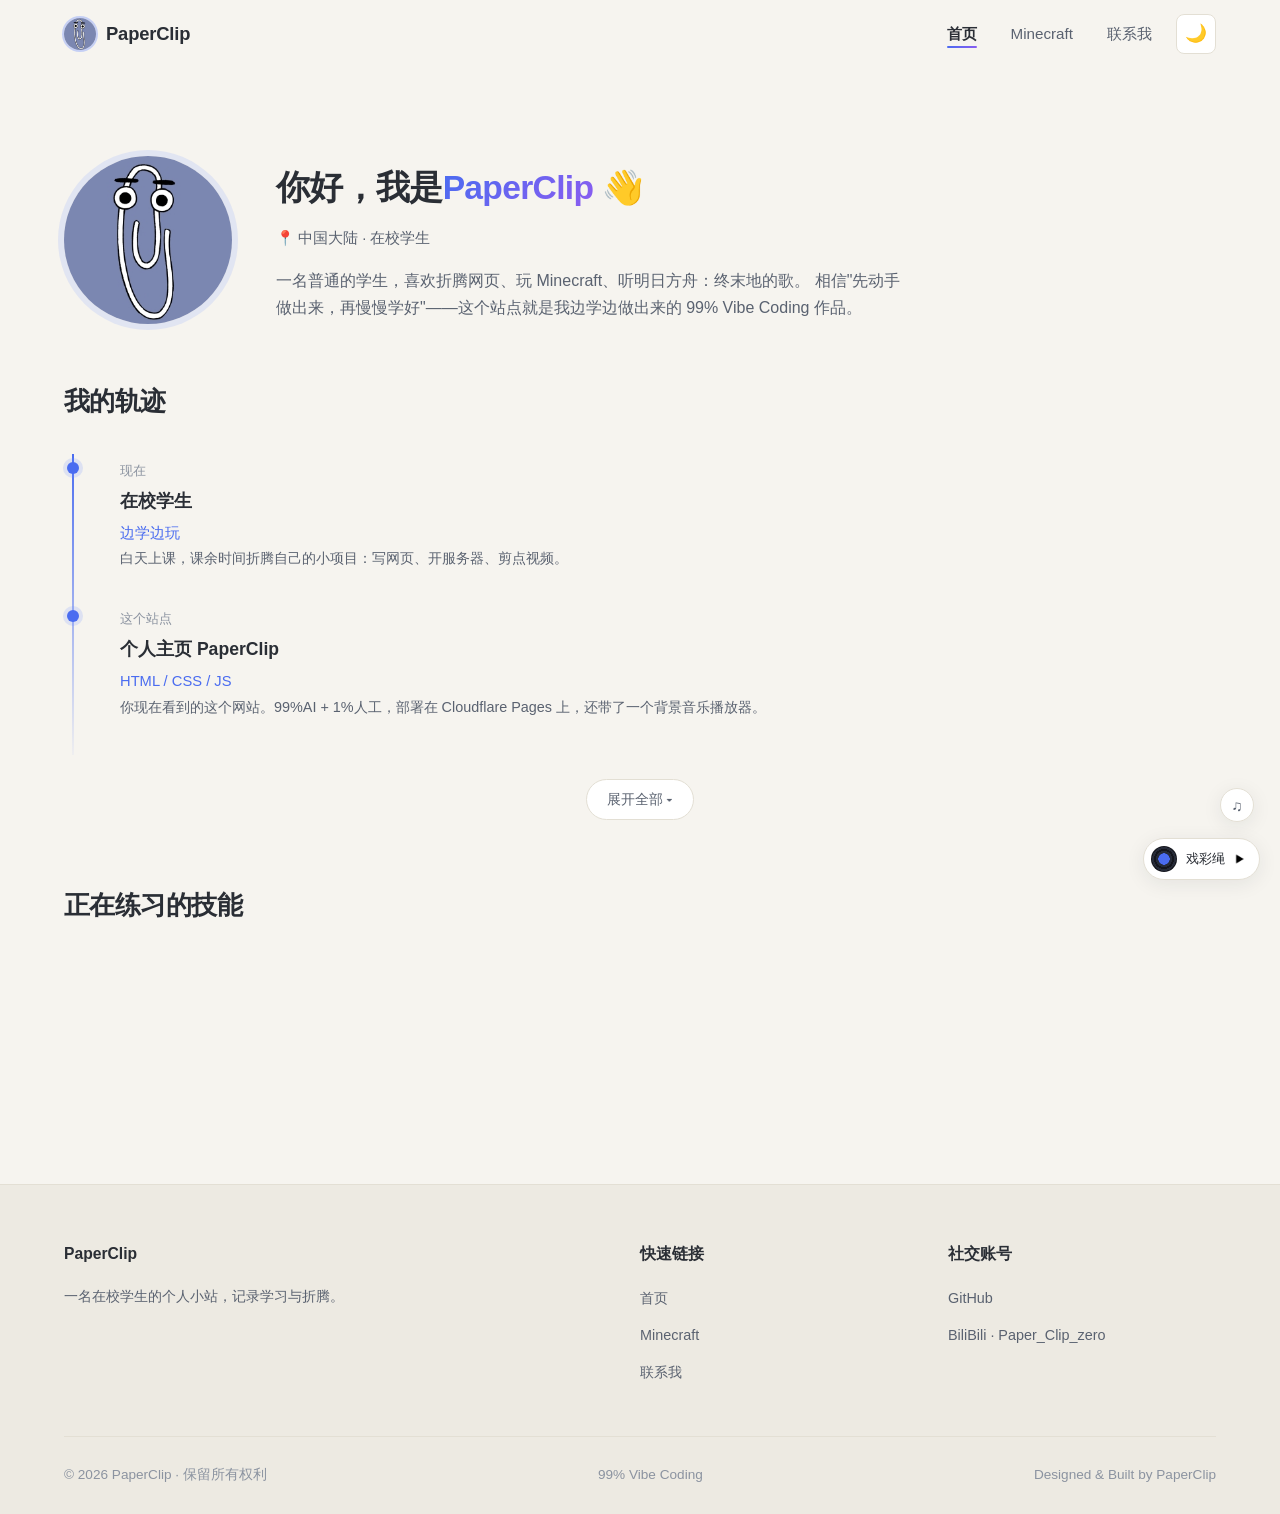
==== commit 78374f63: "ver 0.0.6" ====
--- a/index.html
+++ b/index.html
@@ -1,13 +1,25 @@
 <!DOCTYPE html>
-<html lang="zh-CN">
+<html lang="zh-CN" class="no-js">
 <head>
   <meta charset="UTF-8" />
   <!-- 响应式必备：视口宽度 = 设备宽度，初始缩放 1 -->
   <meta name="viewport" content="width=device-width, initial-scale=1.0" />
   <meta name="description" content="PaperClip · 一名在校学生的个人主页" />
+  <!-- Open Graph 分享卡片：链接在微信/QQ/Discord 等平台分享时显示标题+描述+缩略图 -->
+  <meta property="og:type" content="website" />
+  <meta property="og:site_name" content="PaperClip" />
+  <meta property="og:title" content="PaperClip | 首页" />
+  <meta property="og:description" content="一名在校学生的个人主页：折腾网页、玩 Minecraft、听终末地的歌。" />
+  <meta property="og:url" content="https://about.hell0.dpdns.org/" />
+  <meta property="og:image" content="https://about.hell0.dpdns.org/00.jpg" />
+  <meta name="twitter:card" content="summary" />
+  <link rel="canonical" href="https://about.hell0.dpdns.org/" />
   <title>PaperClip | 首页</title>
   <!-- 网站图标：浏览器标签页显示 -->
   <link rel="icon" type="image/jpeg" href="00.jpg" />
+  <link rel="manifest" href="manifest.json" />
+  <meta name="theme-color" media="(prefers-color-scheme: dark)" content="#0d1017" />
+  <meta name="theme-color" media="(prefers-color-scheme: light)" content="#f6f4ef" />
   <!-- 主题与过渡预载脚本：全部在首帧渲染前执行，避免闪色/闪烁 -->
   <script>
     (function () {
@@ -42,7 +54,7 @@
   <link rel="stylesheet" href="libs/aos.css" />
   <link rel="stylesheet" href="style.css" />
   <!-- Cloudflare Web Analytics -->
-  <script type='module' src='https://static.cloudflareinsights.com/beacon.min.js' data-cf-beacon='{"token": "a7891447e3ca46b3b3687011d3382114"}'></script>
+  <script type='module' src='https://static.cloudflareinsights.com/beacon.min.js' data-cf-beacon='{"token": "87773c85bb1343d493895be5a89c1f40"}'></script>
   <!-- End Cloudflare Web Analytics -->
 </head>
 <body>
@@ -101,42 +113,42 @@
       <h2 class="section-title">我的轨迹</h2>
       <div class="timeline">
 
-        <div class="tl-item reveal">
+        <div class="tl-item">
           <span class="period">现在</span>
           <h3>在校学生</h3>
           <span class="role">边学边玩</span>
           <p>白天上课，课余时间折腾自己的小项目：写网页、开服务器、剪点视频。</p>
         </div>
 
-        <div class="tl-item reveal">
+        <div class="tl-item">
           <span class="period">这个站点</span>
           <h3>个人主页 PaperClip</h3>
           <span class="role">HTML / CSS / JS</span>
           <p>你现在看到的这个网站。99%AI + 1%人工，部署在 Cloudflare Pages 上，还带了一个背景音乐播放器。</p>
         </div>
 
-        <div class="tl-item reveal">
+        <div class="tl-item">
           <span class="period">兴趣</span>
           <h3>Minecraft</h3>
           <span class="role">玩家 / 服主</span>
           <p>从挖矿盖房到研究服务器，Minecraft 页面里有我常玩的服务器状态。</p>
         </div>
 
-        <div class="tl-item reveal">
+        <div class="tl-item">
           <span class="period">兴趣</span>
           <h3>明日方舟：终末地</h3>
           <span class="role">玩家</span>
           <p>喜欢终末地的音乐，所以把原声集放进了这个站点的背景音乐里。</p>
         </div>
 
-        <div class="tl-item reveal">
+        <div class="tl-item">
           <span class="period">持续</span>
           <h3>正在学的</h3>
           <span class="role">JavaScript · Python</span>
           <p>目标是有一天能不看教程独立写出想要的东西，把 Vibe Coding 的比例从 99% 降下来一点。</p>
         </div>
 
-        <div class="tl-item reveal">
+        <div class="tl-item">
           <span class="period">未完待续</span>
           <h3>what are you waiting for?</h3>
           <span class="role"></span>
--- a/style.css
+++ b/style.css
@@ -1091,28 +1091,29 @@
   right: 20px;
   bottom: 20px;
   z-index: 900;
-  width: 46px;
-  height: 46px;
-  border-radius: 50%;
+  display: flex;
+  align-items: center;
+  gap: 9px;
+  max-width: min(210px, calc(100vw - 88px)); /* 手机端不压住左侧内容 */
+  padding: 7px 13px 7px 7px;
+  border-radius: 999px;
   border: 1px solid var(--border);
   background: var(--bg-card);
   box-shadow: var(--shadow);
   cursor: pointer;
-  display: grid;
-  place-items: center;
-  padding: 0;
   transition: var(--transition);
 }
 
 .music-toggle:hover {
   box-shadow: var(--shadow-hover);
-  transform: scale(1.06);
+  transform: scale(1.03);
 }
 
 /* 唱片盘面：中心渐变主轴 + 同心纹理，播放时旋转 */
 .music-toggle .disc {
-  width: 30px;
-  height: 30px;
+  flex: none;
+  width: 26px;
+  height: 26px;
   border-radius: 50%;
   background:
     radial-gradient(circle at center, var(--accent) 0 30%, transparent 32%),
@@ -1125,35 +1126,57 @@
   animation-play-state: running;  /* 播放时旋转 */
 }
 
+/* 曲名：单行截断 */
+.music-toggle .m-title {
+  font-size: 0.8rem;
+  color: var(--text);
+  white-space: nowrap;
+  overflow: hidden;
+  text-overflow: ellipsis;
+}
+
+/* 播放状态图标：▶/‖ 两枚图标叠放，播放状态切换时交叉淡入旋转 */
+.music-toggle .m-state {
+  position: relative;
+  flex: none;
+  width: 12px;
+  height: 12px;
+}
+
+.music-toggle .m-state img {
+  position: absolute;
+  inset: 0;
+  width: 100%;
+  height: 100%;
+  object-fit: contain;
+  transition: opacity 0.28s ease, transform 0.28s ease;
+}
+
+/* 暂停态：▶ 显示，‖ 缩小旋转藏起 */
+.music-toggle .ic-pause {
+  opacity: 0;
+  transform: scale(0.4) rotate(-120deg);
+}
+
+/* 播放态：▶ 缩小旋转退场，‖ 转正入场 */
+.music-toggle.playing .ic-play {
+  opacity: 0;
+  transform: scale(0.4) rotate(120deg);
+}
+
+.music-toggle.playing .ic-pause {
+  opacity: 1;
+  transform: scale(1) rotate(0deg);
+}
+
 @keyframes disc-spin {
   to { transform: rotate(360deg); }
 }
 
-/* 唱片中心的播放/暂停图标：▶ 待播放 / ‖ 播放中（覆盖在盘面上，不随旋转） */
-.music-toggle::before {
-  content: "▶";
-  position: absolute;
-  inset: 0;
-  z-index: 1;
-  display: grid;
-  place-items: center;
-  font-size: 13px;
-  line-height: 1;
-  color: #fff;
-  text-indent: 2px; /* 三角形视觉居中修正 */
-  text-shadow: 0 1px 3px rgba(0, 0, 0, 0.5);
-  pointer-events: none;
-}
-
-.music-toggle.playing::before {
-  content: "‖";
-  text-indent: 0;
-  letter-spacing: -1px;
-}
-
-/* 用户偏好减少动态效果时唱片不旋转 */
+/* 用户偏好减少动态效果时唱片不旋转、图标不旋转过渡 */
 @media (prefers-reduced-motion: reduce) {
   .music-toggle .disc { animation: none; }
+  .music-toggle .m-state img { transition: none; }
 }
 
 /* ---------- 11.1 曲单按钮（唱片按钮上方） ---------- */
@@ -1326,3 +1349,28 @@
     transition: none !important;
   }
 }
+
+/* ============================================================
+   13. 留言板
+   ============================================================ */
+
+/* 13.2 留言板容器（contact 页）：卡片化，giscus iframe 自适应 */
+.giscus-box {
+  margin-top: 24px;
+  padding: 20px;
+  border-radius: var(--radius);
+  border: 1px solid var(--border);
+  background: var(--bg-card);
+  box-shadow: var(--shadow);
+}
+
+.giscus-box iframe { width: 100% !important; }
+
+.giscus-pending {
+  margin: 0;
+  text-align: center;
+  color: var(--text-muted);
+  font-size: 0.92rem;
+  padding: 12px 0;
+}
+
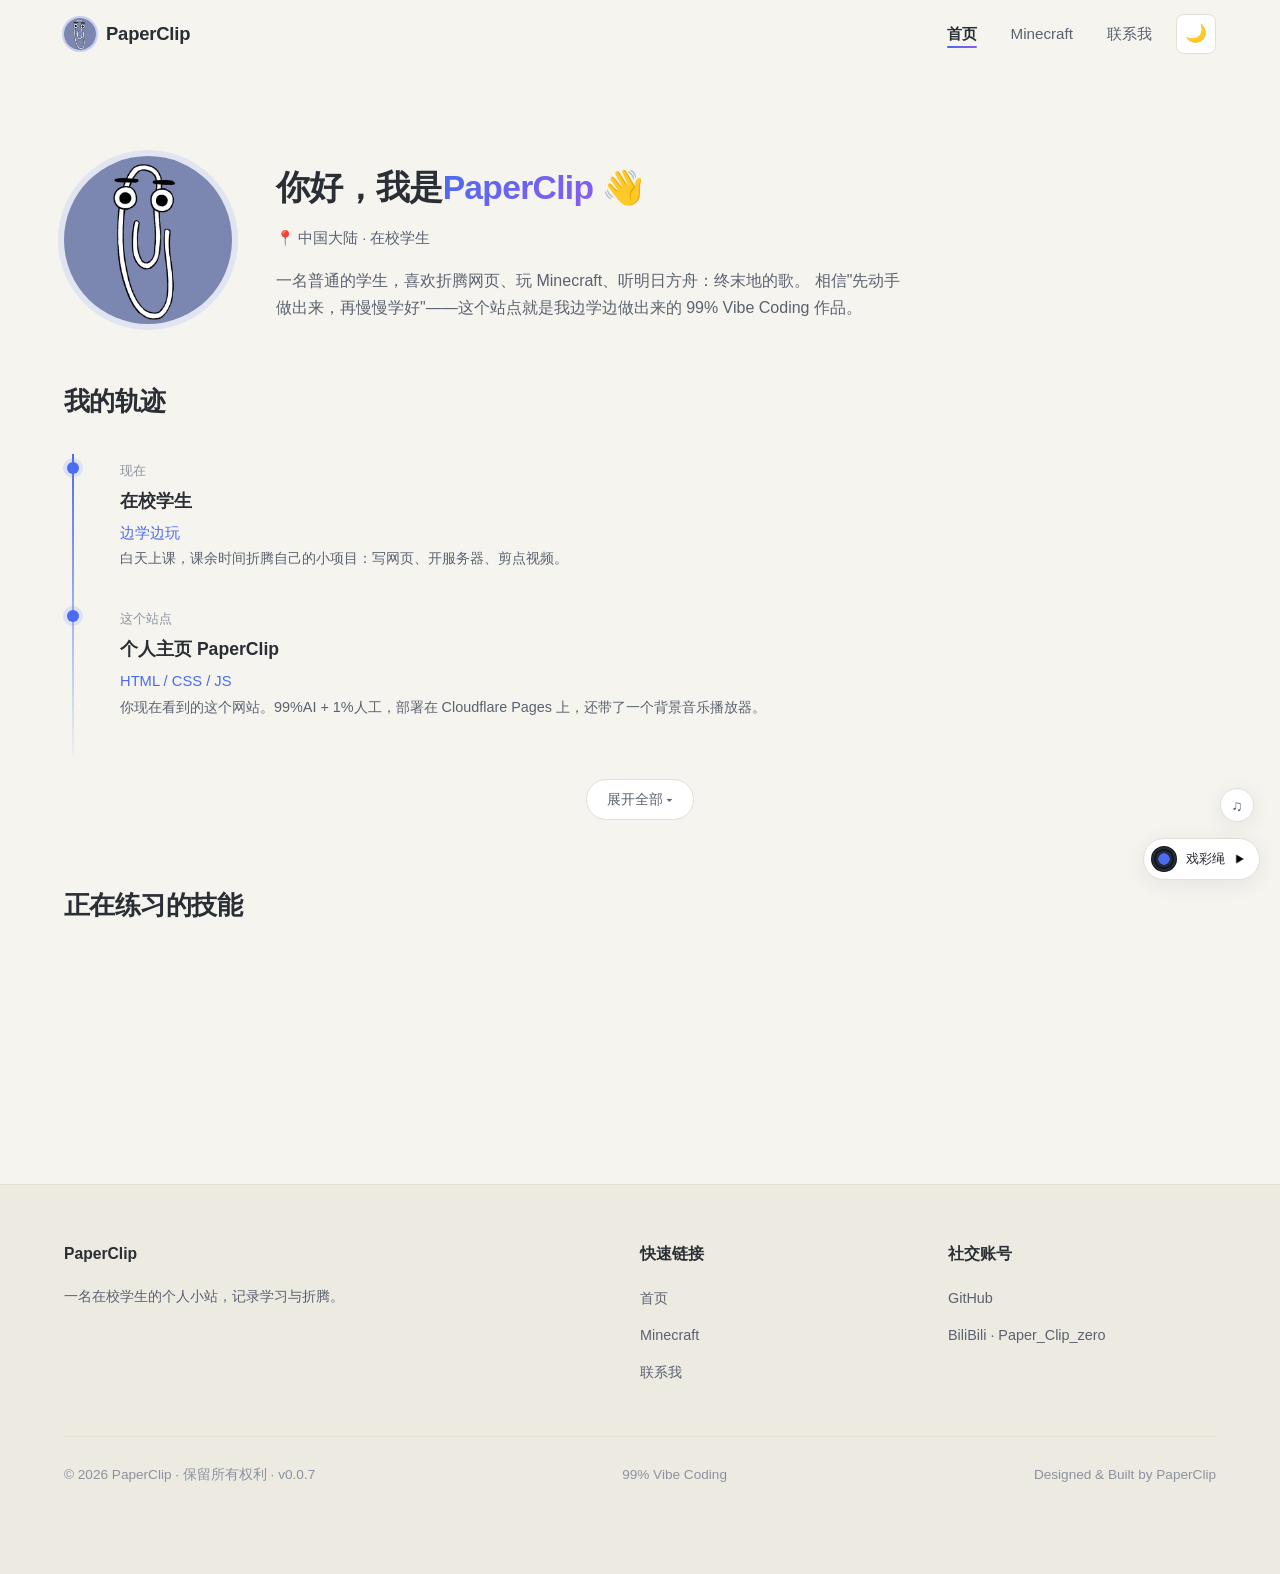
==== commit 4f211a6d: "ver 0.0.7" ====
--- a/index.html
+++ b/index.html
@@ -232,7 +232,7 @@
 
       <!-- 版权行：年份由 main.js 自动更新 -->
       <div class="footer-bottom">
-        <p>© <span id="footer-year">2026</span> PaperClip · 保留所有权利</p>
+        <p>© <span id="footer-year">2026</span> PaperClip · 保留所有权利 · <span class="site-version"></span></p>
         <p>99% Vibe Coding</p>
         <p>Designed &amp; Built by PaperClip</p>
       </div>
--- a/style.css
+++ b/style.css
@@ -555,8 +555,8 @@
 .site-footer {
   border-top: 1px solid var(--border);
   background: var(--footer-bg); /* 比页面更深一层（浅色模式下为米灰） */
-  padding: 56px 0 28px;
-  margin-top: auto;           /* 配合 body flex，保证内容少时页脚贴底 */
+  padding: 56px 0 88px;         /* 底部留白：滚到底时版权行不被右下角悬浮播放器遮挡 */
+  margin-top: auto;             /* 配合 body flex，保证内容少时页脚贴底 */
 }
 
 .footer-grid {
@@ -1356,6 +1356,7 @@
 
 /* 13.2 留言板容器（contact 页）：卡片化，giscus iframe 自适应 */
 .giscus-box {
+  position: relative;         /* 供滚轮屏蔽层 .giscus-shield 定位 */
   margin-top: 24px;
   padding: 20px;
   border-radius: var(--radius);
@@ -1366,6 +1367,26 @@
 
 .giscus-box iframe { width: 100% !important; }
 
+/* 13.3 留言板滚轮屏蔽层：盖住整个留言板，滚轮事件落在页面上
+   由 Lenis 平滑接管（修复悬停评论区滚动卡顿，见 main.js 3.5） */
+.giscus-shield {
+  position: absolute;
+  inset: 0;
+  z-index: 5;
+  background: transparent;
+  cursor: pointer;
+}
+
+/* 点击解除屏蔽后隐藏，可正常操作留言板 */
+.giscus-shield.off {
+  display: none;
+}
+
+/* 触摸设备/无悬停指针：不存在滚轮卡顿问题，直接操作留言板 */
+@media (hover: none), (pointer: coarse) {
+  .giscus-shield { display: none; }
+}
+
 .giscus-pending {
   margin: 0;
   text-align: center;
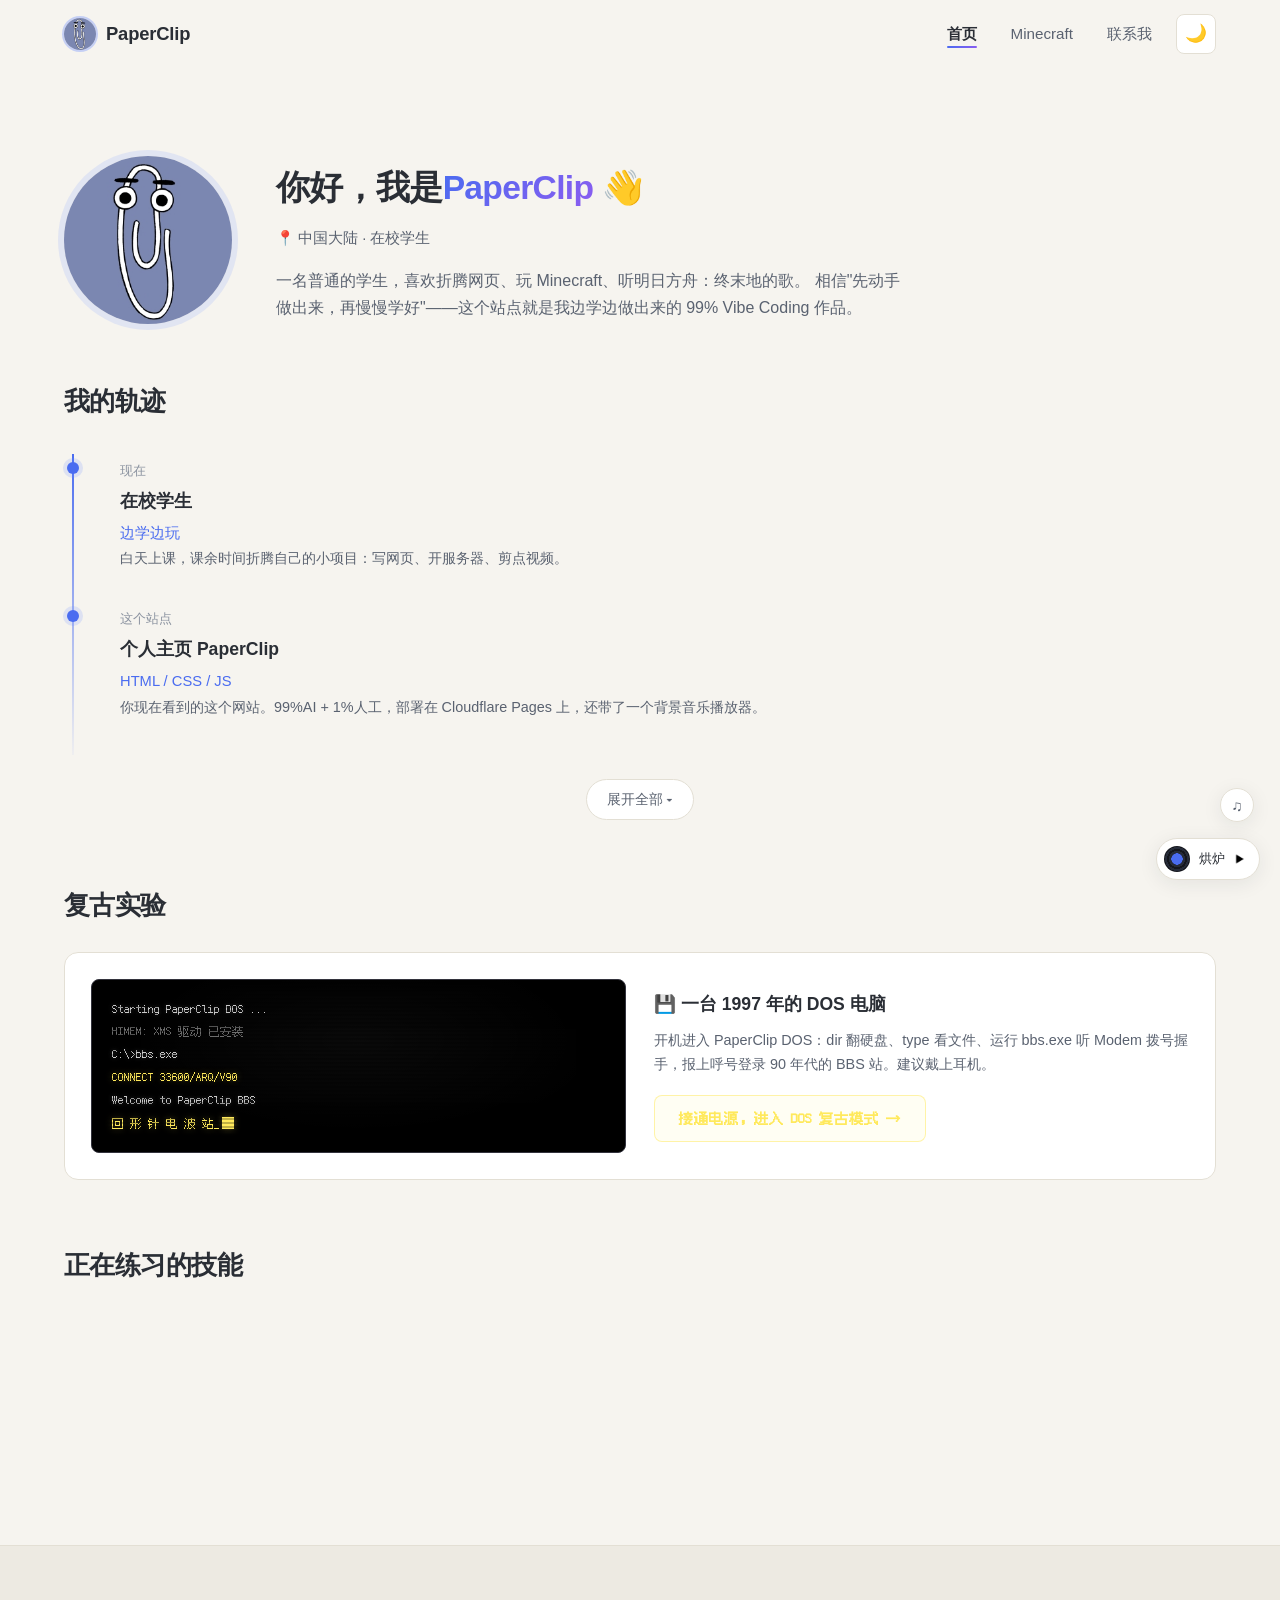
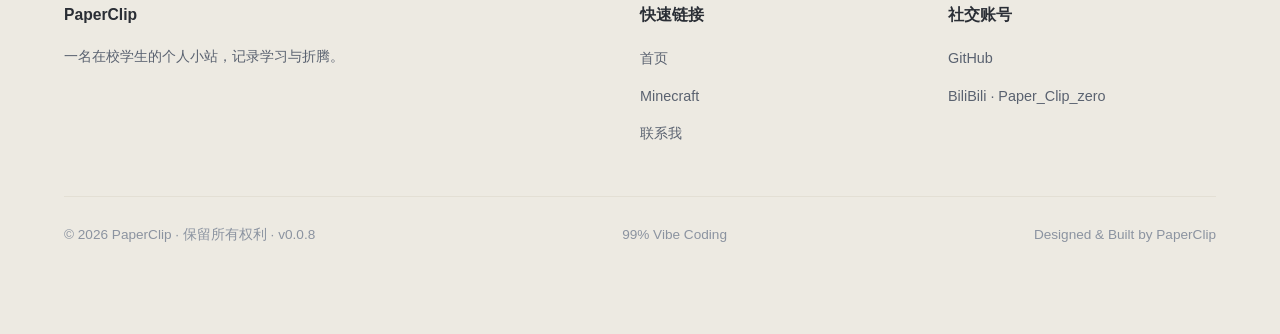
==== commit 0ec69005: "ver 0.0.9" ====
--- a/index.html
+++ b/index.html
@@ -10,10 +10,10 @@
   <meta property="og:site_name" content="PaperClip" />
   <meta property="og:title" content="PaperClip | 首页" />
   <meta property="og:description" content="一名在校学生的个人主页：折腾网页、玩 Minecraft、听终末地的歌。" />
-  <meta property="og:url" content="https://about.hell0.dpdns.org/" />
-  <meta property="og:image" content="https://about.hell0.dpdns.org/00.jpg" />
+  <meta property="og:url" content="https://hell0.dpdns.org/" />
+  <meta property="og:image" content="https://hell0.dpdns.org/00.jpg" />
   <meta name="twitter:card" content="summary" />
-  <link rel="canonical" href="https://about.hell0.dpdns.org/" />
+  <link rel="canonical" href="https://hell0.dpdns.org/" />
   <title>PaperClip | 首页</title>
   <!-- 网站图标：浏览器标签页显示 -->
   <link rel="icon" type="image/jpeg" href="00.jpg" />
@@ -162,6 +162,29 @@
       </div>
     </section>
 
+    <!-- ---------- 复古模式：拨号 BBS 终端 ---------- -->
+    <section class="container" style="padding-bottom: 64px;">
+      <h2 class="section-title">复古实验</h2>
+      <div class="bbs-card" data-aos="fade-up">
+        <div class="bbs-preview" aria-hidden="true">
+          <p>Starting PaperClip DOS ...</p>
+          <p class="dim">HIMEM: XMS 驱动 已安装</p>
+          <p>C:\&gt;bbs.exe</p>
+          <p class="connect">CONNECT 33600/ARQ/V90</p>
+          <p>Welcome to PaperClip BBS</p>
+          <p class="connect">回 形 针 电 波 站_</p>
+        </div>
+        <div class="bbs-info">
+          <h3>💾 一台 1997 年的 DOS 电脑</h3>
+          <p>
+            开机进入 PaperClip DOS：dir 翻硬盘、type 看文件、运行 bbs.exe 听
+            Modem 拨号握手，报上呼号登录 90 年代的 BBS 站。建议戴上耳机。
+          </p>
+          <a class="bbs-btn" href="bbs.html" data-no-swup>接通电源，进入 DOS 复古模式 →</a>
+        </div>
+      </div>
+    </section>
+
     <!-- ---------- 技能进度条 ---------- -->
     <section class="container" style="padding-bottom: 64px;">
       <h2 class="section-title">正在练习的技能</h2>
--- a/style.css
+++ b/style.css
@@ -1,4 +1,19 @@
 /* ---------- 1. CSS 变量：全站统一的设计令牌 ---------- */
+
+/* 复古像素字体：Fusion Pixel 12px 点阵（OFL 开源，本地 fonts/ 目录），
+   供 BBS 入口卡片预览屏等复古元素使用；字号取 12 的整数倍保持像素锐利 */
+@font-face {
+  font-family: "Fusion Pixel";
+  src: url("fonts/fusion-pixel-12px-monospaced-latin.ttf.woff2") format("woff2");
+  font-display: swap;
+  unicode-range: U+0000-00FF, U+2000-206F, U+2190-21FF, U+2500-257F, U+2580-259F, U+25A0-25FF;
+}
+@font-face {
+  font-family: "Fusion Pixel";
+  src: url("fonts/fusion-pixel-12px-monospaced-zh_hans.ttf.woff2") format("woff2");
+  font-display: swap;
+}
+
 :root {
   /* 背景层次（由深到浅） */
   --bg: #0d1017;              /* 页面最底层背景 */
@@ -413,6 +428,105 @@
   background: var(--accent-gradient);
   width: 0;
   transition: width 1.1s cubic-bezier(0.25, 1, 0.4, 1);
+}
+
+/* 复古模式入口：拨号 BBS 终端卡片
+   卡片内部是独立 CRT 小屏（磷光绿），不受全站深浅色主题影响 */
+.bbs-card {
+  display: grid;
+  grid-template-columns: 1fr 1fr;
+  gap: 28px;
+  align-items: center;
+  padding: 26px;
+  background: var(--bg-card);
+  border: 1px solid var(--border);
+  border-radius: var(--radius);
+  transition: var(--transition);
+}
+
+.bbs-card:hover {
+  transform: translateY(-5px);
+  box-shadow: var(--shadow-hover);
+}
+
+/* 迷你 DOS 屏：黑底浅灰字 + 扫描线，模拟 bbs.html 的观感 */
+.bbs-preview {
+  padding: 18px 20px;
+  min-height: 168px;
+  font-family: "Fusion Pixel", "Consolas", "Courier New", monospace;
+  font-size: 12px;
+  line-height: 1.9;
+  color: #c9c9c9;
+  text-shadow: 0 0 4px rgba(255, 255, 255, 0.22);
+  background:
+    radial-gradient(ellipse at 50% 35%, rgba(255, 255, 255, 0.04), transparent 65%),
+    #000;
+  border: 1px solid #33333d;
+  border-radius: var(--radius-sm);
+  box-shadow: inset 0 0 40px rgba(0, 0, 0, 0.85);
+  position: relative;
+  overflow: hidden;
+}
+
+.bbs-preview::after {
+  content: "";
+  position: absolute;
+  inset: 0;
+  pointer-events: none;
+  background: repeating-linear-gradient(
+    to bottom,
+    rgba(0, 0, 0, 0) 0 2px,
+    rgba(0, 0, 0, 0.25) 2px 4px
+  );
+}
+
+.bbs-preview p { white-space: nowrap; }
+
+/* 末行的闪烁块状光标 */
+.bbs-preview p:last-child::after {
+  content: "█";
+  margin-left: 2px;
+  animation: bbs-blink 1.06s steps(1) infinite;
+}
+
+@keyframes bbs-blink { 50% { opacity: 0; } }
+
+.bbs-preview .dim { color: #6e6e6e; text-shadow: none; }
+.bbs-preview .connect { color: #ffe95c; text-shadow: 0 0 6px rgba(255, 233, 92, 0.35); }
+
+/* 右侧文字与按钮 */
+.bbs-info h3 { font-size: 1.1rem; margin-bottom: 8px; }
+
+.bbs-info p {
+  font-size: 0.9rem;
+  color: var(--text-secondary);
+  margin-bottom: 18px;
+}
+
+.bbs-btn {
+  display: inline-block;
+  padding: 10px 24px;
+  font-size: 0.92rem;
+  font-weight: 600;
+  font-family: "Fusion Pixel", "Consolas", "Courier New", monospace;
+  color: #ffe95c;
+  background: rgba(255, 233, 92, 0.07);
+  border: 1px solid rgba(255, 233, 92, 0.5);
+  border-radius: var(--radius-sm);
+  transition: var(--transition);
+}
+
+.bbs-btn:hover {
+  color: #000;
+  background: #ffe95c;
+  box-shadow: 0 6px 18px rgba(255, 233, 92, 0.3);
+  transform: translateY(-2px);
+}
+
+/* 手机端：预览屏与文字降为单列 */
+@media (max-width: 768px) {
+  .bbs-card { grid-template-columns: 1fr; }
+  .bbs-preview { min-height: 140px; font-size: 12px; }
 }
 
 /* 他人评价：引号设计 */
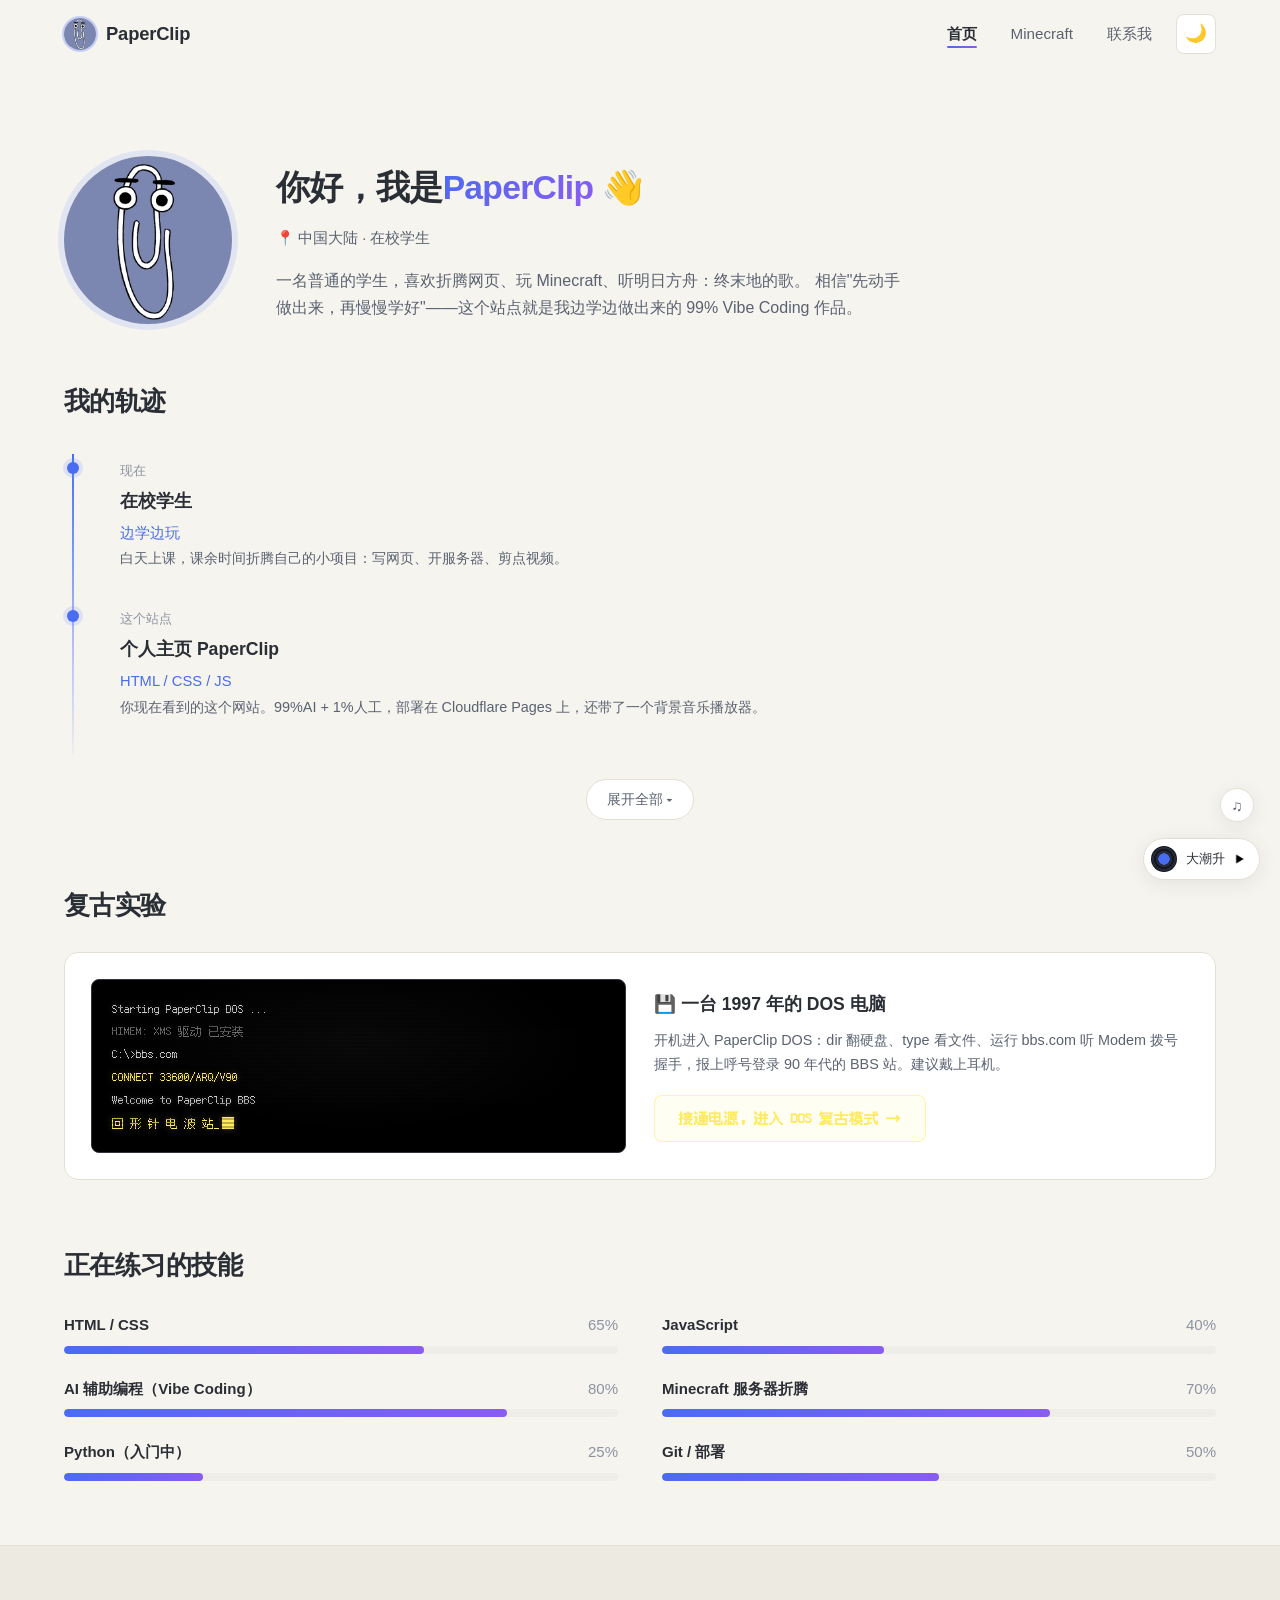
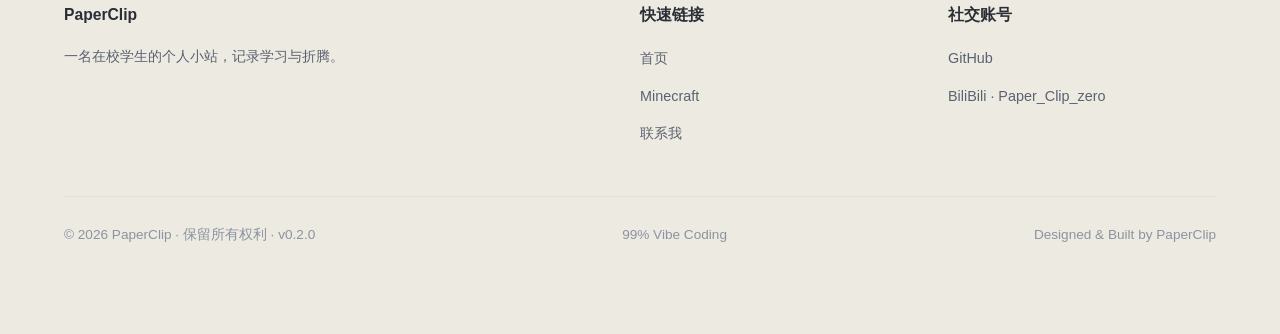
==== commit 9377c38f: "ver 0.2.0" ====
--- a/index.html
+++ b/index.html
@@ -169,7 +169,7 @@
         <div class="bbs-preview" aria-hidden="true">
           <p>Starting PaperClip DOS ...</p>
           <p class="dim">HIMEM: XMS 驱动 已安装</p>
-          <p>C:\&gt;bbs.exe</p>
+          <p>C:\&gt;bbs.com</p>
           <p class="connect">CONNECT 33600/ARQ/V90</p>
           <p>Welcome to PaperClip BBS</p>
           <p class="connect">回 形 针 电 波 站_</p>
@@ -177,7 +177,7 @@
         <div class="bbs-info">
           <h3>💾 一台 1997 年的 DOS 电脑</h3>
           <p>
-            开机进入 PaperClip DOS：dir 翻硬盘、type 看文件、运行 bbs.exe 听
+            开机进入 PaperClip DOS：dir 翻硬盘、type 看文件、运行 bbs.com 听
             Modem 拨号握手，报上呼号登录 90 年代的 BBS 站。建议戴上耳机。
           </p>
           <a class="bbs-btn" href="bbs.html" data-no-swup>接通电源，进入 DOS 复古模式 →</a>
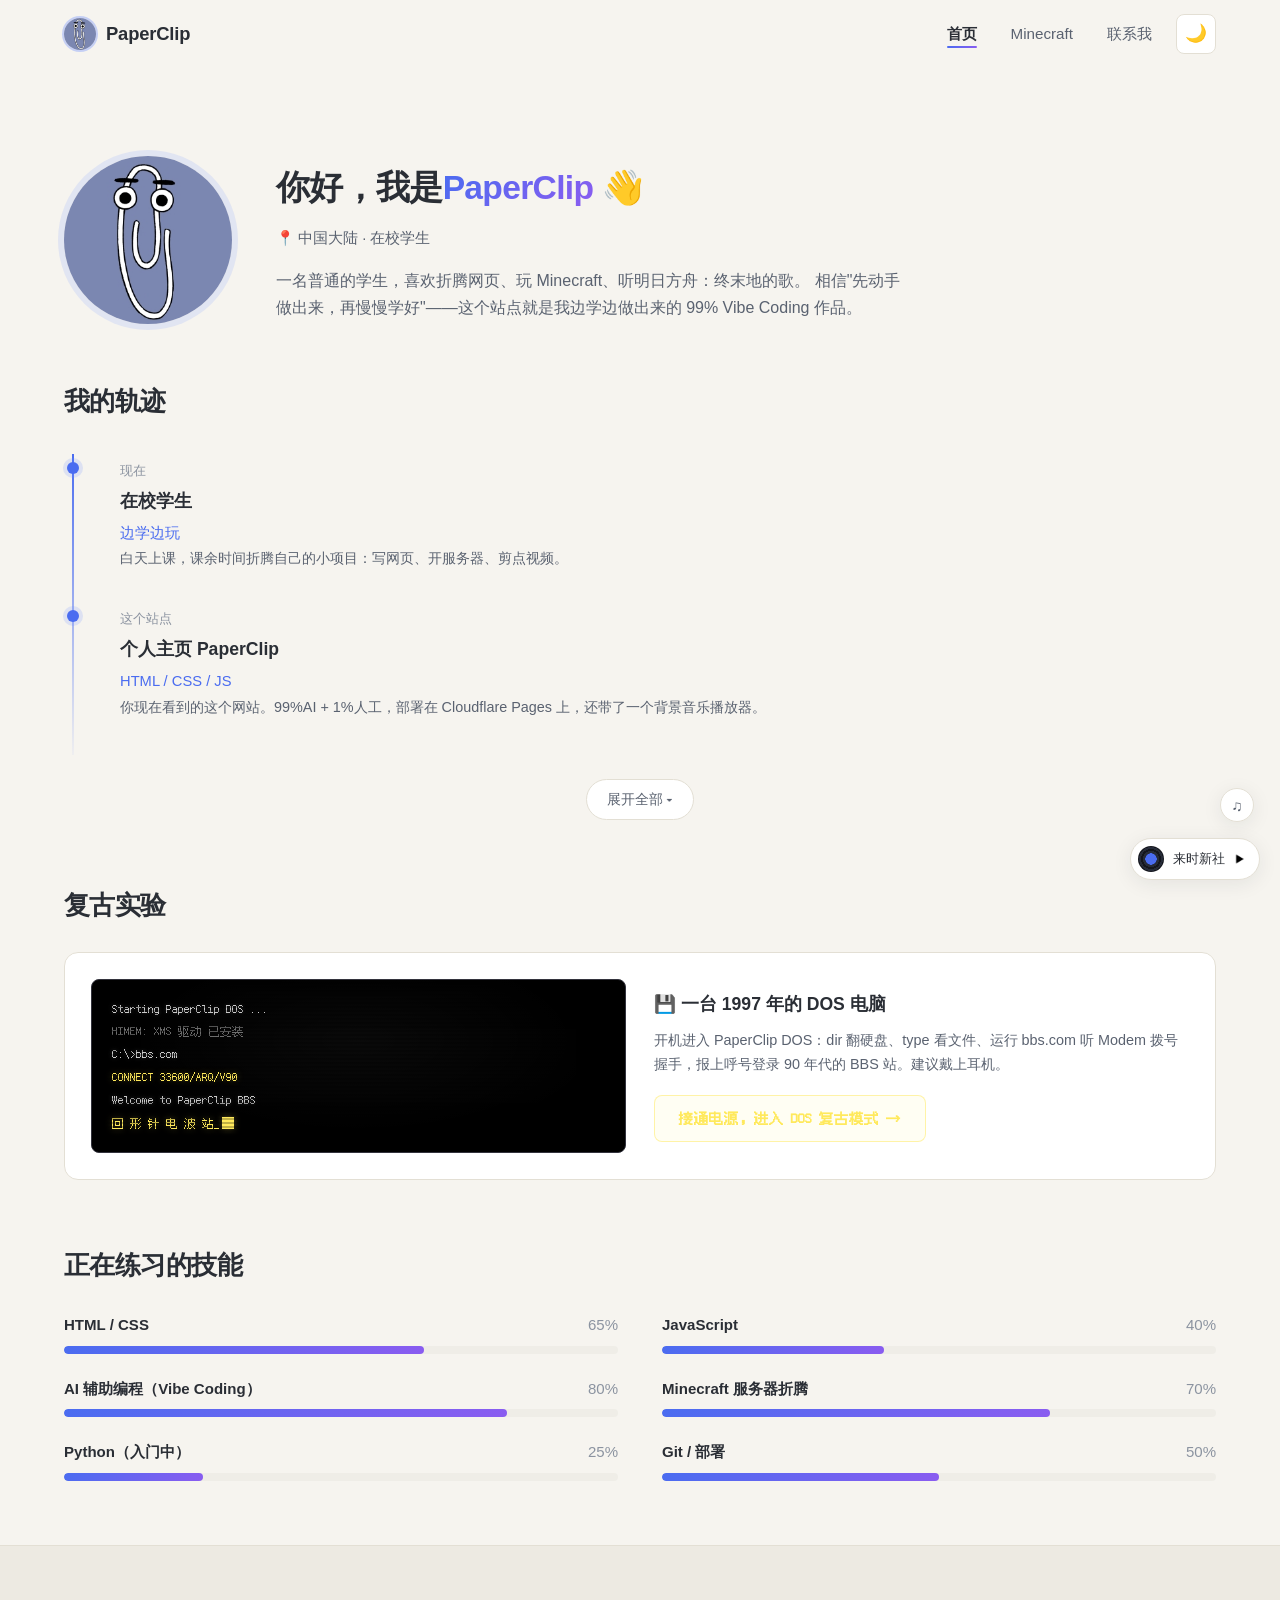
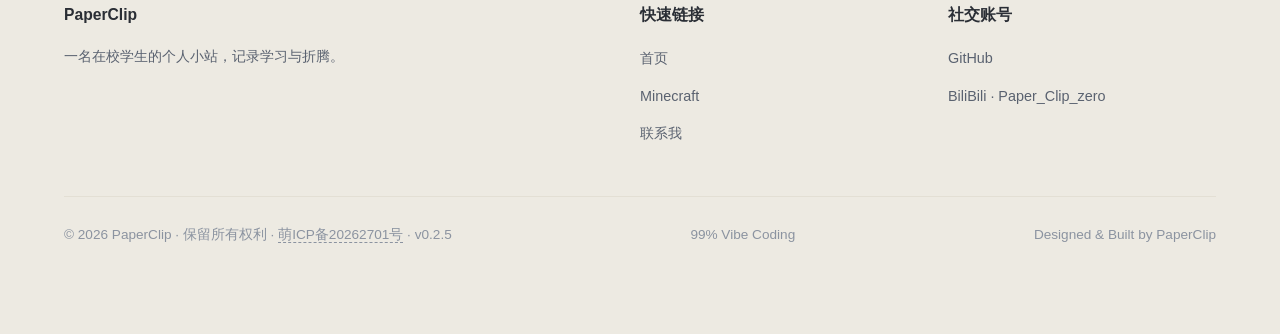
==== commit 680eca5f: "ver 0.2.5" ====
--- a/index.html
+++ b/index.html
@@ -11,12 +11,14 @@
   <meta property="og:title" content="PaperClip | 首页" />
   <meta property="og:description" content="一名在校学生的个人主页：折腾网页、玩 Minecraft、听终末地的歌。" />
   <meta property="og:url" content="https://hell0.dpdns.org/" />
-  <meta property="og:image" content="https://hell0.dpdns.org/00.jpg" />
+  <meta property="og:image" content="https://hell0.dpdns.org/og-image.png" />
+  <meta property="og:image:width" content="1200" />
+  <meta property="og:image:height" content="630" />
   <meta name="twitter:card" content="summary" />
   <link rel="canonical" href="https://hell0.dpdns.org/" />
   <title>PaperClip | 首页</title>
   <!-- 网站图标：浏览器标签页显示 -->
-  <link rel="icon" type="image/jpeg" href="00.jpg" />
+  <link rel="icon" type="image/png" href="favicon.png" />
   <link rel="manifest" href="manifest.json" />
   <meta name="theme-color" media="(prefers-color-scheme: dark)" content="#0d1017" />
   <meta name="theme-color" media="(prefers-color-scheme: light)" content="#f6f4ef" />
@@ -255,7 +257,7 @@
 
       <!-- 版权行：年份由 main.js 自动更新 -->
       <div class="footer-bottom">
-        <p>© <span id="footer-year">2026</span> PaperClip · 保留所有权利 · <span class="site-version"></span></p>
+        <p>© <span id="footer-year">2026</span> PaperClip · 保留所有权利 · <a href="https://icp.gov.moe/?keyword=20262701" target="_blank" rel="noopener">萌ICP备20262701号</a> · <span class="site-version"></span></p>
         <p>99% Vibe Coding</p>
         <p>Designed &amp; Built by PaperClip</p>
       </div>
--- a/style.css
+++ b/style.css
@@ -581,6 +581,23 @@
    ============================================================ */
 
 /* 联系方式卡片：单卡片居中展示 */
+/* 学业提示条：联系页顶部醒目通知 */
+.school-notice {
+  display: flex;
+  align-items: center;
+  gap: 14px;
+  max-width: 640px;
+  margin: -8px auto 36px;
+  padding: 14px 20px;
+  background: var(--bg-card);
+  border: 1px solid var(--border);
+  border-left: 4px solid var(--accent);
+  border-radius: var(--radius);
+}
+.school-notice .notice-icon { font-size: 1.6rem; flex-shrink: 0; }
+.school-notice p { margin: 0; font-size: 0.95rem; line-height: 1.6; }
+.school-notice strong { color: var(--accent); }
+
 .contact-layout {
   max-width: 560px;           /* 限制卡片宽度，视觉更聚焦 */
   margin: 0 auto;
@@ -712,6 +729,14 @@
   padding-top: 26px;
   font-size: 0.85rem;
   color: var(--text-muted);
+}
+
+/* 备案等页脚内联链接：虚线下划线，悬停提亮 */
+.footer-bottom a {
+  border-bottom: 1px dashed currentColor;
+}
+.footer-bottom a:hover {
+  color: var(--accent);
 }
 
 /* ============================================================
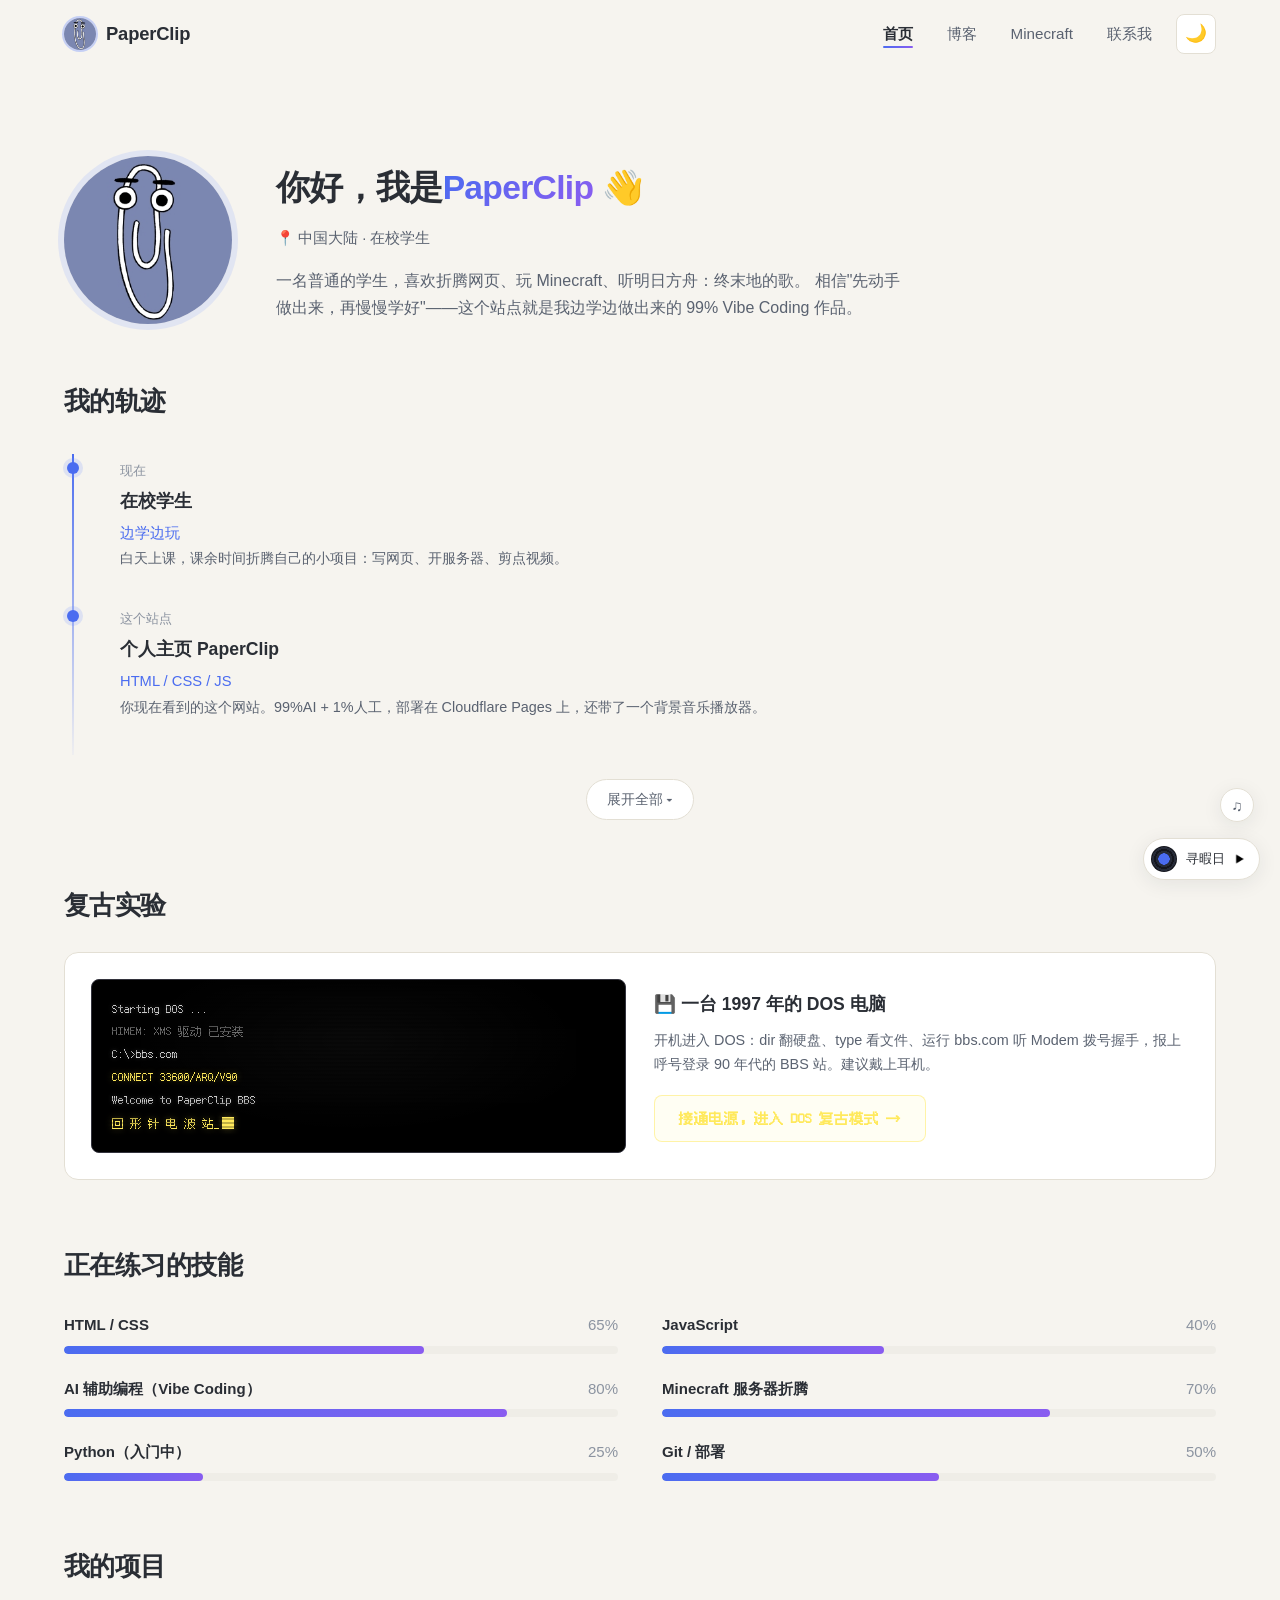
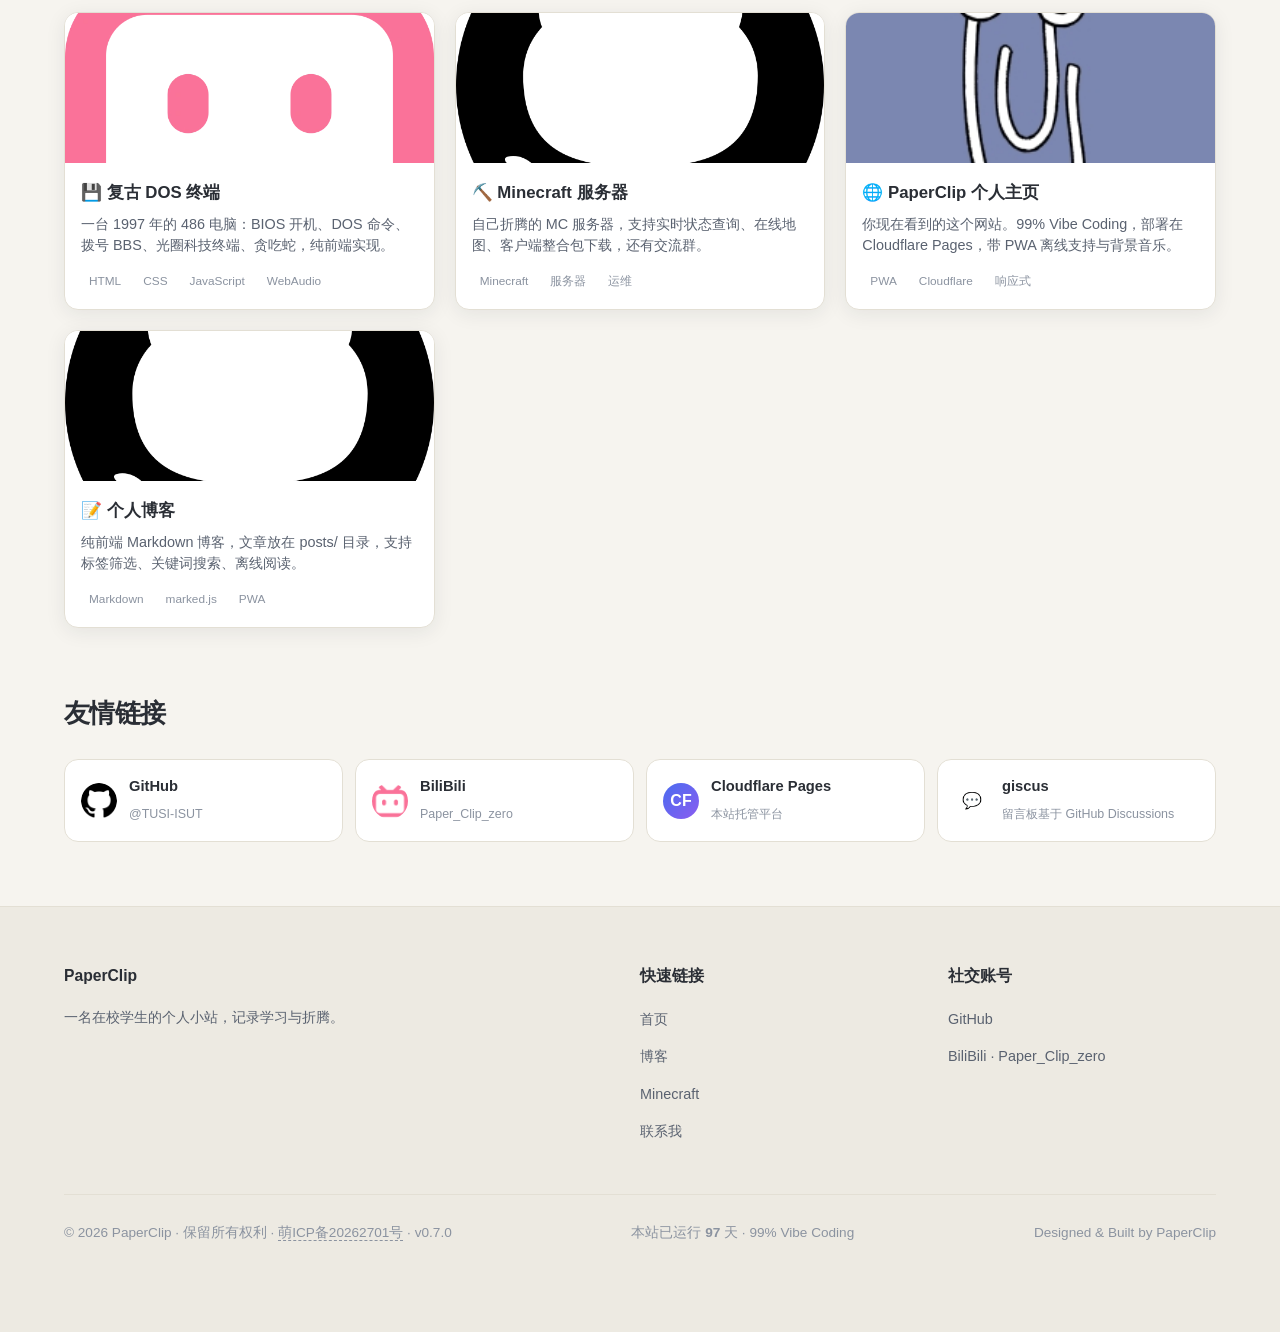
==== commit c6c775ef: "ver 0.7.0" ====
--- a/index.html
+++ b/index.html
@@ -74,6 +74,7 @@
         <!-- 导航链接：当前页加 .active 高亮 -->
         <ul class="nav-links">
           <li><a class="nav-link active" href="index.html">首页</a></li>
+          <li><a class="nav-link" href="blog.html">博客</a></li>
           <li><a class="nav-link" href="minecraft.html">Minecraft</a></li>
           <li><a class="nav-link" href="contact.html">联系我</a></li>
         </ul>
@@ -169,7 +170,7 @@
       <h2 class="section-title">复古实验</h2>
       <div class="bbs-card" data-aos="fade-up">
         <div class="bbs-preview" aria-hidden="true">
-          <p>Starting PaperClip DOS ...</p>
+          <p>Starting DOS ...</p>
           <p class="dim">HIMEM: XMS 驱动 已安装</p>
           <p>C:\&gt;bbs.com</p>
           <p class="connect">CONNECT 33600/ARQ/V90</p>
@@ -179,7 +180,7 @@
         <div class="bbs-info">
           <h3>💾 一台 1997 年的 DOS 电脑</h3>
           <p>
-            开机进入 PaperClip DOS：dir 翻硬盘、type 看文件、运行 bbs.com 听
+            开机进入 DOS：dir 翻硬盘、type 看文件、运行 bbs.com 听
             Modem 拨号握手，报上呼号登录 90 年代的 BBS 站。建议戴上耳机。
           </p>
           <a class="bbs-btn" href="bbs.html" data-no-swup>接通电源，进入 DOS 复古模式 →</a>
@@ -222,6 +223,107 @@
           <div class="skill-head"><b>Git / 部署</b><span>50%</span></div>
           <div class="bar"><div class="bar-fill" data-width="50%"></div></div>
         </div>
+      </div>
+    </section>
+
+    <!-- ---------- 我的项目 ---------- -->
+    <section class="container" style="padding-bottom: 64px;">
+      <h2 class="section-title">我的项目</h2>
+      <div class="projects-grid">
+
+        <a class="project-card" href="bbs.html" data-no-swup data-aos="fade-up">
+          <img class="project-thumb" src="bilibili.webp" alt="复古 DOS 终端" loading="lazy" />
+          <div class="project-body">
+            <h3>💾 复古 DOS 终端</h3>
+            <p>一台 1997 年的 486 电脑：BIOS 开机、DOS 命令、拨号 BBS、光圈科技终端、贪吃蛇，纯前端实现。</p>
+            <div class="project-tags">
+              <span class="project-tag">HTML</span>
+              <span class="project-tag">CSS</span>
+              <span class="project-tag">JavaScript</span>
+              <span class="project-tag">WebAudio</span>
+            </div>
+          </div>
+        </a>
+
+        <a class="project-card" href="minecraft.html" data-aos="fade-up">
+          <img class="project-thumb" src="github.webp" alt="Minecraft 服务器" loading="lazy" />
+          <div class="project-body">
+            <h3>⛏️ Minecraft 服务器</h3>
+            <p>自己折腾的 MC 服务器，支持实时状态查询、在线地图、客户端整合包下载，还有交流群。</p>
+            <div class="project-tags">
+              <span class="project-tag">Minecraft</span>
+              <span class="project-tag">服务器</span>
+              <span class="project-tag">运维</span>
+            </div>
+          </div>
+        </a>
+
+        <div class="project-card" data-aos="fade-up">
+          <img class="project-thumb" src="00.jpg" alt="个人主页" loading="lazy" />
+          <div class="project-body">
+            <h3>🌐 PaperClip 个人主页</h3>
+            <p>你现在看到的这个网站。99% Vibe Coding，部署在 Cloudflare Pages，带 PWA 离线支持与背景音乐。</p>
+            <div class="project-tags">
+              <span class="project-tag">PWA</span>
+              <span class="project-tag">Cloudflare</span>
+              <span class="project-tag">响应式</span>
+            </div>
+          </div>
+        </div>
+
+        <a class="project-card" href="blog.html" data-aos="fade-up">
+          <img class="project-thumb" src="github.webp" alt="博客" loading="lazy" />
+          <div class="project-body">
+            <h3>📝 个人博客</h3>
+            <p>纯前端 Markdown 博客，文章放在 posts/ 目录，支持标签筛选、关键词搜索、离线阅读。</p>
+            <div class="project-tags">
+              <span class="project-tag">Markdown</span>
+              <span class="project-tag">marked.js</span>
+              <span class="project-tag">PWA</span>
+            </div>
+          </div>
+        </a>
+
+      </div>
+    </section>
+
+    <!-- ---------- 友情链接 ---------- -->
+    <section class="container" style="padding-bottom: 64px;">
+      <h2 class="section-title">友情链接</h2>
+      <div class="friends-grid">
+
+        <a class="friend-link" href="https://github.com/TUSI-ISUT" target="_blank" rel="noopener" data-aos="fade-up">
+          <img class="friend-avatar" src="github.webp" alt="GitHub" loading="lazy" />
+          <div class="friend-info">
+            <b>GitHub</b>
+            <span>@TUSI-ISUT</span>
+          </div>
+        </a>
+
+        <a class="friend-link" href="https://space.bilibili.com/3546855067617665" target="_blank" rel="noopener" data-aos="fade-up">
+          <img class="friend-avatar" src="bilibili.webp" alt="BiliBili" loading="lazy" />
+          <div class="friend-info">
+            <b>BiliBili</b>
+            <span>Paper_Clip_zero</span>
+          </div>
+        </a>
+
+        <a class="friend-link" href="https://cloudflare.com" target="_blank" rel="noopener" data-aos="fade-up">
+          <div class="friend-avatar" style="background:var(--accent-gradient);color:#fff;display:grid;place-items:center;font-weight:700;">CF</div>
+          <div class="friend-info">
+            <b>Cloudflare Pages</b>
+            <span>本站托管平台</span>
+          </div>
+        </a>
+
+        <a class="friend-link" href="https://giscus.app/zh-CN" target="_blank" rel="noopener" data-aos="fade-up">
+          <div class="friend-avatar" style="background:var(--bg-hover);display:grid;place-items:center;font-weight:700;">💬</div>
+          <div class="friend-info">
+            <b>giscus</b>
+            <span>留言板基于 GitHub Discussions</span>
+          </div>
+        </a>
+
       </div>
     </section>
   </main>
@@ -240,6 +342,7 @@
           <h4>快速链接</h4>
           <ul class="footer-links">
             <li><a href="index.html">首页</a></li>
+            <li><a href="blog.html">博客</a></li>
             <li><a href="minecraft.html">Minecraft</a></li>
             <li><a href="contact.html">联系我</a></li>
           </ul>
@@ -258,7 +361,7 @@
       <!-- 版权行：年份由 main.js 自动更新 -->
       <div class="footer-bottom">
         <p>© <span id="footer-year">2026</span> PaperClip · 保留所有权利 · <a href="https://icp.gov.moe/?keyword=20262701" target="_blank" rel="noopener">萌ICP备20262701号</a> · <span class="site-version"></span></p>
-        <p>99% Vibe Coding</p>
+        <p>本站已运行 <b class="run-days">0</b> 天 · 99% Vibe Coding</p>
         <p>Designed &amp; Built by PaperClip</p>
       </div>
     </div>
--- a/style.css
+++ b/style.css
@@ -1534,3 +1534,358 @@
   padding: 12px 0;
 }
 
+/* ============================================================
+   14. 面包屑导航（子页面）
+   ============================================================ */
+.breadcrumb {
+  padding: 16px 0 0;
+  font-size: 0.88rem;
+  color: var(--text-muted);
+}
+.breadcrumb a {
+  color: var(--text-muted);
+  text-decoration: none;
+  transition: var(--transition);
+}
+.breadcrumb a:hover { color: var(--accent); }
+.breadcrumb .sep { margin: 0 6px; opacity: 0.5; }
+.breadcrumb .current { color: var(--text); }
+
+/* ============================================================
+   15. 回到顶部按钮
+   ============================================================ */
+#back-to-top {
+  position: fixed;
+  right: 26px;
+  bottom: 26px;
+  z-index: 900;
+  width: 42px;
+  height: 42px;
+  border-radius: 50%;
+  border: 1px solid var(--border);
+  background: var(--bg-card);
+  color: var(--text-secondary);
+  box-shadow: var(--shadow);
+  cursor: pointer;
+  display: grid;
+  place-items: center;
+  padding: 0;
+  font-size: 18px;
+  line-height: 1;
+  opacity: 0;
+  transform: translateY(12px);
+  transition: var(--transition);
+  pointer-events: none;
+}
+#back-to-top.show {
+  opacity: 1;
+  transform: translateY(0);
+  pointer-events: auto;
+}
+#back-to-top:hover {
+  color: #fff;
+  background: var(--accent-gradient);
+  box-shadow: var(--shadow-hover);
+  transform: translateY(-2px);
+}
+
+/* ============================================================
+   16. 项目展示区（首页）
+   ============================================================ */
+.projects-grid {
+  display: grid;
+  grid-template-columns: repeat(auto-fit, minmax(280px, 1fr));
+  gap: 20px;
+}
+.project-card {
+  border: 1px solid var(--border);
+  border-radius: var(--radius);
+  background: var(--bg-card);
+  box-shadow: var(--shadow);
+  overflow: hidden;
+  transition: var(--transition);
+}
+.project-card:hover {
+  transform: translateY(-4px);
+  box-shadow: var(--shadow-hover);
+}
+.project-thumb {
+  width: 100%;
+  height: 150px;
+  object-fit: cover;
+  background: var(--bg-card);
+  display: block;
+}
+.project-body { padding: 16px; }
+.project-body h3 { margin: 0 0 6px; font-size: 1.05rem; }
+.project-body p { margin: 0 0 12px; color: var(--text-secondary); font-size: 0.9rem; line-height: 1.5; }
+.project-tags { display: flex; flex-wrap: wrap; gap: 6px; }
+.project-tag {
+  font-size: 0.74rem;
+  padding: 2px 8px;
+  border-radius: 999px;
+  background: var(--bg-hover);
+  color: var(--text-muted);
+}
+
+/* ============================================================
+   17. 友情链接（首页）
+   ============================================================ */
+.friends-grid {
+  display: grid;
+  grid-template-columns: repeat(auto-fit, minmax(200px, 1fr));
+  gap: 12px;
+}
+.friend-link {
+  display: flex;
+  align-items: center;
+  gap: 12px;
+  padding: 14px 16px;
+  border: 1px solid var(--border);
+  border-radius: var(--radius);
+  background: var(--bg-card);
+  text-decoration: none;
+  color: var(--text);
+  transition: var(--transition);
+}
+.friend-link:hover {
+  border-color: var(--accent);
+  transform: translateY(-2px);
+  box-shadow: var(--shadow-hover);
+}
+.friend-avatar {
+  width: 36px;
+  height: 36px;
+  border-radius: 50%;
+  object-fit: cover;
+  flex-shrink: 0;
+}
+.friend-info { min-width: 0; }
+.friend-info b { display: block; font-size: 0.92rem; }
+.friend-info span { font-size: 0.78rem; color: var(--text-muted); }
+
+/* ============================================================
+   18. 博客页
+   ============================================================ */
+.page-head h1 {
+  font-size: 2.4rem;
+  background: linear-gradient(90deg, var(--text) 0%, var(--accent) 100%);
+  -webkit-background-clip: text;
+  -webkit-text-fill-color: transparent;
+  background-clip: text;
+}
+.page-head p {
+  margin-top: 12px;
+  color: var(--text-muted);
+}
+
+.blog-toolbar {
+  margin-top: 40px;
+  display: flex;
+  flex-direction: column;
+  gap: 16px;
+}
+.blog-search {
+  width: 100%;
+  padding: 12px 16px;
+  border-radius: 12px;
+  border: 1px solid var(--border);
+  background: var(--bg-card);
+  color: var(--text);
+  font-size: 15px;
+  font-family: inherit;
+  outline: none;
+  transition: var(--transition);
+}
+.blog-search:focus { border-color: var(--accent); }
+.blog-search::placeholder { color: var(--text-muted); }
+
+.blog-tags {
+  display: flex;
+  flex-wrap: wrap;
+  gap: 8px;
+}
+.blog-tag {
+  padding: 6px 14px;
+  border-radius: 999px;
+  border: 1px solid var(--border);
+  background: var(--bg-card);
+  color: var(--text-muted);
+  font-size: 13px;
+  cursor: pointer;
+  transition: var(--transition);
+  font-family: inherit;
+}
+.blog-tag:hover {
+  border-color: var(--accent);
+  color: var(--accent);
+}
+.blog-tag.active {
+  background: var(--accent-gradient);
+  color: #fff;
+  border-color: transparent;
+}
+
+.blog-list {
+  margin-top: 32px;
+  display: flex;
+  flex-direction: column;
+  gap: 24px;
+}
+.post-card {
+  padding: 28px;
+  border-radius: var(--radius);
+  border: 1px solid var(--border);
+  background: var(--bg-card);
+  transition: var(--transition);
+}
+.post-card:hover { border-color: var(--accent); }
+.post-head { margin-bottom: 12px; }
+.post-title {
+  font-size: 1.4rem;
+  margin: 0 0 8px 0;
+  line-height: 1.4;
+}
+.post-title a,
+.post-title button {
+  color: var(--text);
+  text-decoration: none;
+  transition: color .2s;
+  background: none;
+  border: none;
+  padding: 0;
+  font: inherit;
+  cursor: pointer;
+  text-align: left;
+}
+.post-title a:hover,
+.post-title button:hover { color: var(--accent); }
+
+.post-meta {
+  display: flex;
+  align-items: center;
+  flex-wrap: wrap;
+  gap: 12px;
+  font-size: 13px;
+  color: var(--text-muted);
+}
+.post-tags-inline { display: inline-flex; gap: 6px; }
+.post-tag {
+  display: inline-block;
+  padding: 2px 10px;
+  border-radius: 999px;
+  background: var(--bg-hover);
+  color: var(--accent);
+  font-size: 12px;
+}
+
+.post-excerpt {
+  margin: 0 0 16px 0;
+  color: var(--text-muted);
+  line-height: 1.7;
+}
+.post-content {
+  padding-top: 16px;
+  border-top: 1px dashed var(--border);
+  line-height: 1.8;
+  color: var(--text);
+  font-size: 15px;
+}
+.post-content p { margin: 0 0 14px 0; }
+.post-content p:last-child { margin-bottom: 0; }
+
+/* Markdown 渲染元素样式 */
+.post-content h1,
+.post-content h2,
+.post-content h3 {
+  margin: 22px 0 12px;
+  line-height: 1.4;
+  color: var(--text);
+}
+.post-content h1 { font-size: 1.5rem; }
+.post-content h2 { font-size: 1.3rem; }
+.post-content h3 { font-size: 1.1rem; }
+
+.post-content ul,
+.post-content ol {
+  margin: 0 0 14px 0;
+  padding-left: 24px;
+}
+.post-content li { margin: 4px 0; }
+
+.post-content blockquote {
+  margin: 14px 0;
+  padding: 10px 16px;
+  border-left: 3px solid var(--accent);
+  background: var(--bg-hover);
+  color: var(--text-muted);
+  border-radius: 0 8px 8px 0;
+}
+
+.post-content code {
+  padding: 2px 6px;
+  border-radius: 4px;
+  background: var(--bg-hover);
+  font-family: "Cascadia Code", "Consolas", monospace;
+  font-size: 0.9em;
+  color: var(--accent);
+}
+
+.post-content pre {
+  margin: 14px 0;
+  padding: 14px 16px;
+  border-radius: 8px;
+  background: var(--bg-hover);
+  overflow-x: auto;
+}
+.post-content pre code {
+  padding: 0;
+  background: none;
+  color: var(--text);
+}
+
+.post-content a {
+  color: var(--accent);
+  text-decoration: underline;
+  text-underline-offset: 2px;
+}
+.post-content a:hover { opacity: .8; }
+
+.post-content strong { font-weight: 600; }
+.post-content hr {
+  border: none;
+  border-top: 1px solid var(--border);
+  margin: 20px 0;
+}
+
+.post-content img {
+  max-width: 100%;
+  border-radius: 8px;
+}
+
+.post-foot { margin-top: 16px; }
+.post-toggle {
+  background: none;
+  border: none;
+  color: var(--accent);
+  cursor: pointer;
+  font-size: 14px;
+  padding: 6px 0;
+  font-family: inherit;
+  font-weight: 600;
+  transition: opacity .2s;
+}
+.post-toggle:hover { opacity: .8; }
+
+.blog-empty {
+  text-align: center;
+  padding: 60px 20px;
+  color: var(--text-muted);
+  font-size: 15px;
+}
+
+@media (max-width: 600px) {
+  .post-card { padding: 20px; }
+  .post-title { font-size: 1.2rem; }
+}
+
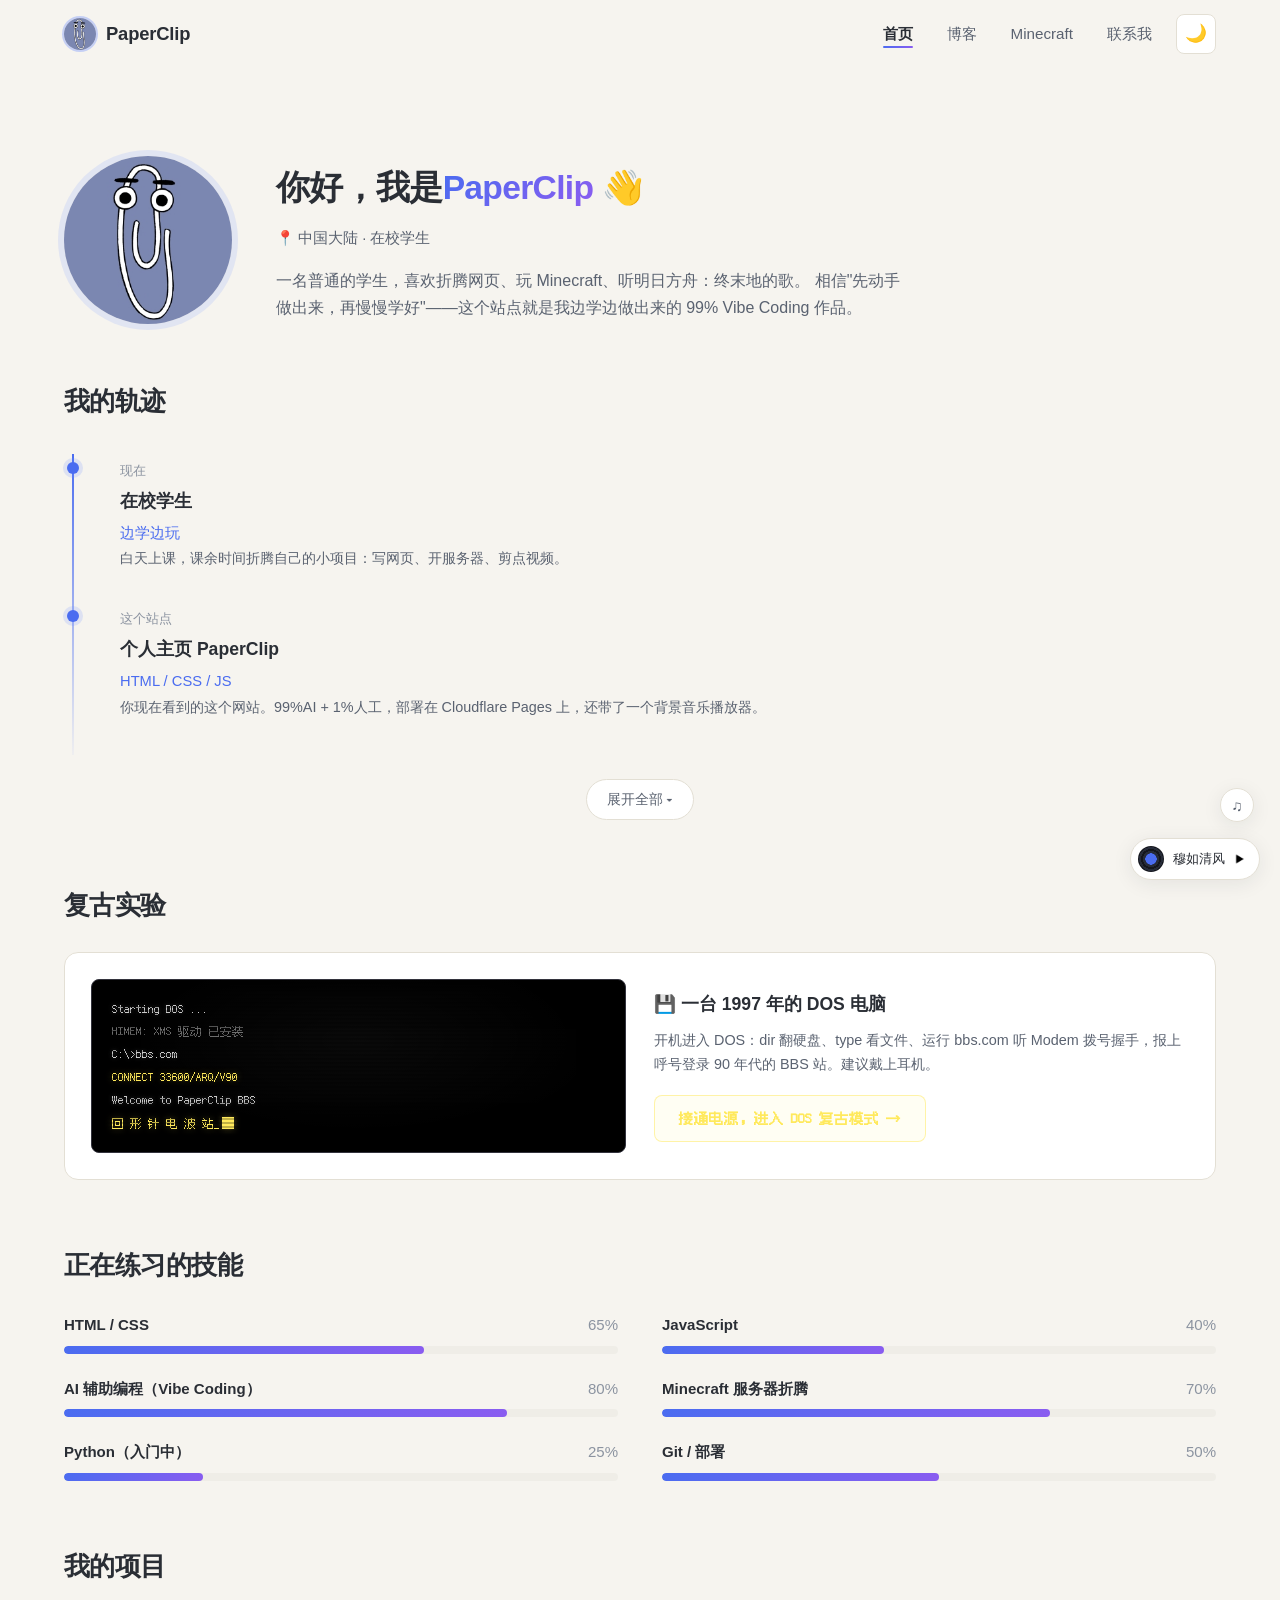
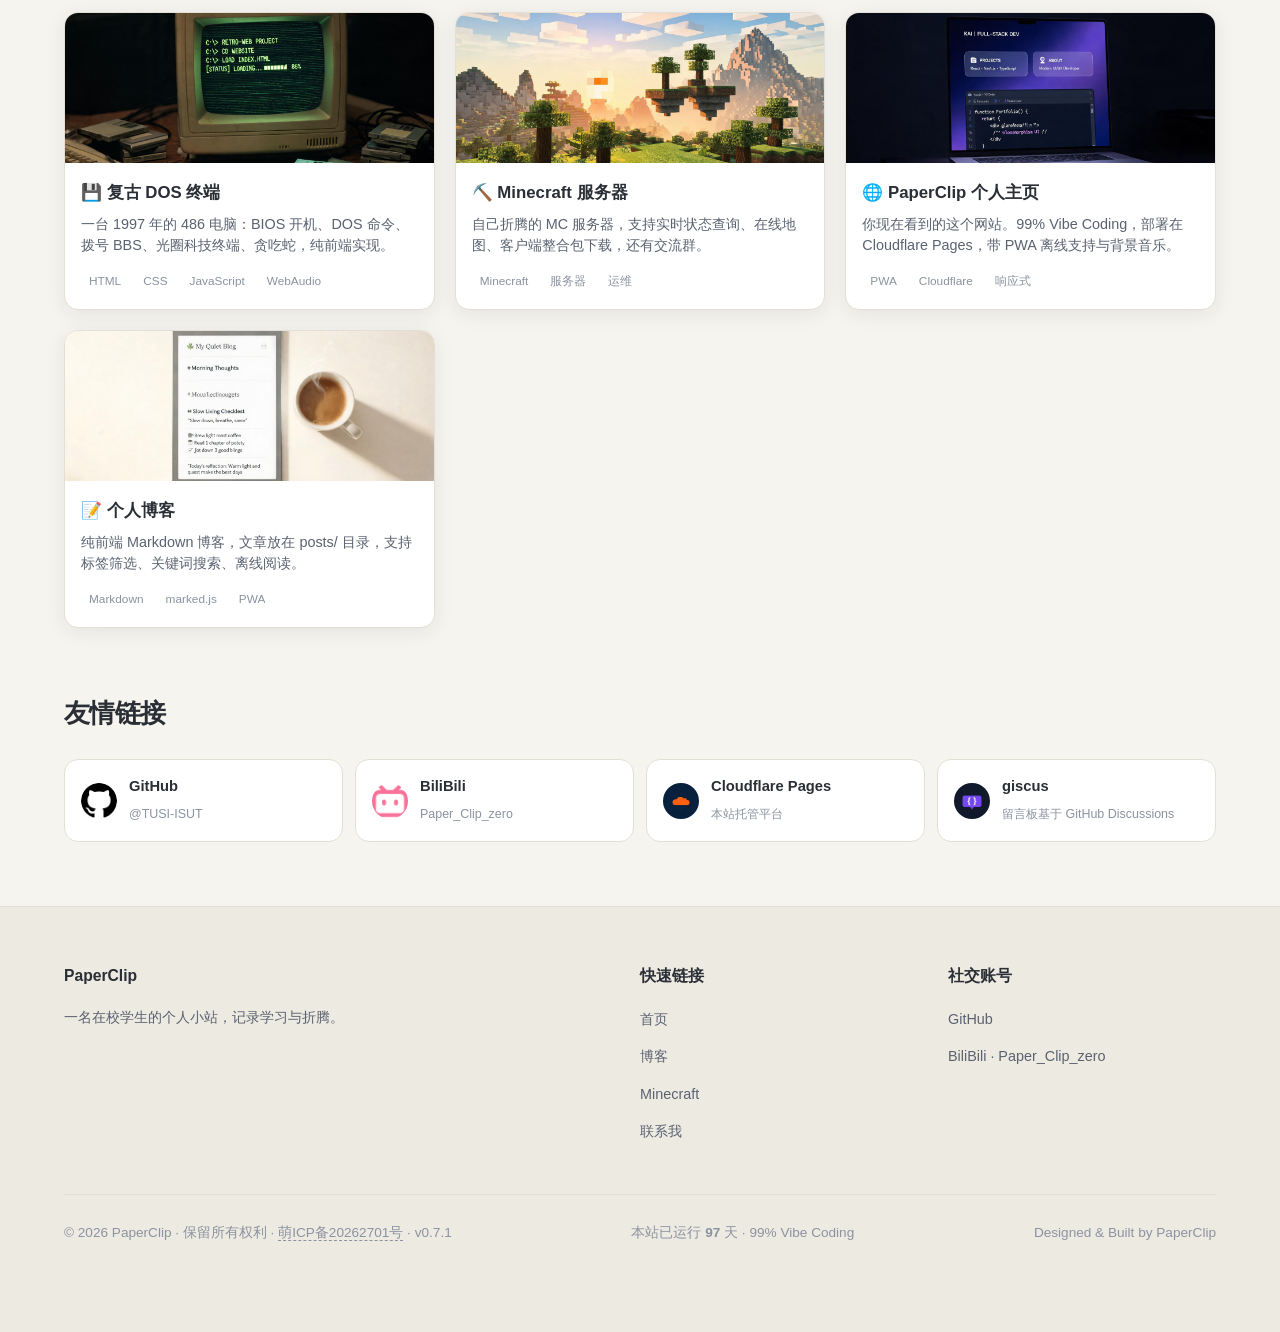
==== commit 466be2bd: "ver 0.7.1" ====
--- a/index.html
+++ b/index.html
@@ -232,7 +232,7 @@
       <div class="projects-grid">
 
         <a class="project-card" href="bbs.html" data-no-swup data-aos="fade-up">
-          <img class="project-thumb" src="bilibili.webp" alt="复古 DOS 终端" loading="lazy" />
+          <img class="project-thumb" src="thumb-dos.jpg" alt="复古 DOS 终端" loading="lazy" />
           <div class="project-body">
             <h3>💾 复古 DOS 终端</h3>
             <p>一台 1997 年的 486 电脑：BIOS 开机、DOS 命令、拨号 BBS、光圈科技终端、贪吃蛇，纯前端实现。</p>
@@ -246,7 +246,7 @@
         </a>
 
         <a class="project-card" href="minecraft.html" data-aos="fade-up">
-          <img class="project-thumb" src="github.webp" alt="Minecraft 服务器" loading="lazy" />
+          <img class="project-thumb" src="thumb-mc.jpg" alt="Minecraft 服务器" loading="lazy" />
           <div class="project-body">
             <h3>⛏️ Minecraft 服务器</h3>
             <p>自己折腾的 MC 服务器，支持实时状态查询、在线地图、客户端整合包下载，还有交流群。</p>
@@ -259,7 +259,7 @@
         </a>
 
         <div class="project-card" data-aos="fade-up">
-          <img class="project-thumb" src="00.jpg" alt="个人主页" loading="lazy" />
+          <img class="project-thumb" src="thumb-web.jpg" alt="个人主页" loading="lazy" />
           <div class="project-body">
             <h3>🌐 PaperClip 个人主页</h3>
             <p>你现在看到的这个网站。99% Vibe Coding，部署在 Cloudflare Pages，带 PWA 离线支持与背景音乐。</p>
@@ -272,7 +272,7 @@
         </div>
 
         <a class="project-card" href="blog.html" data-aos="fade-up">
-          <img class="project-thumb" src="github.webp" alt="博客" loading="lazy" />
+          <img class="project-thumb" src="thumb-blog.jpg" alt="博客" loading="lazy" />
           <div class="project-body">
             <h3>📝 个人博客</h3>
             <p>纯前端 Markdown 博客，文章放在 posts/ 目录，支持标签筛选、关键词搜索、离线阅读。</p>
@@ -309,7 +309,7 @@
         </a>
 
         <a class="friend-link" href="https://cloudflare.com" target="_blank" rel="noopener" data-aos="fade-up">
-          <div class="friend-avatar" style="background:var(--accent-gradient);color:#fff;display:grid;place-items:center;font-weight:700;">CF</div>
+          <img class="friend-avatar" src="thumb-cloudflare.jpg" alt="Cloudflare Pages" loading="lazy" />
           <div class="friend-info">
             <b>Cloudflare Pages</b>
             <span>本站托管平台</span>
@@ -317,7 +317,7 @@
         </a>
 
         <a class="friend-link" href="https://giscus.app/zh-CN" target="_blank" rel="noopener" data-aos="fade-up">
-          <div class="friend-avatar" style="background:var(--bg-hover);display:grid;place-items:center;font-weight:700;">💬</div>
+          <img class="friend-avatar" src="thumb-giscus.jpg" alt="giscus" loading="lazy" />
           <div class="friend-info">
             <b>giscus</b>
             <span>留言板基于 GitHub Discussions</span>
--- a/style.css
+++ b/style.css
@@ -1240,7 +1240,12 @@
   background: var(--bg-card);
   box-shadow: var(--shadow);
   cursor: pointer;
-  transition: var(--transition);
+  transition: var(--transition), bottom 0.3s cubic-bezier(0.4, 0, 0.2, 1);
+}
+
+/* 回到顶部按钮可见时，播放器上移避让 */
+body.has-btt .music-toggle {
+  bottom: 76px;
 }
 
 .music-toggle:hover {
@@ -1337,7 +1342,12 @@
   padding: 0;
   font-size: 15px;
   line-height: 1;
-  transition: var(--transition);
+  transition: var(--transition), bottom 0.3s cubic-bezier(0.4, 0, 0.2, 1);
+}
+
+/* 回到顶部按钮可见时，曲单按钮跟随上移 */
+body.has-btt .music-list-btn {
+  bottom: 134px;
 }
 
 .music-list-btn:hover {
@@ -1615,6 +1625,10 @@
   object-fit: cover;
   background: var(--bg-card);
   display: block;
+  transition: transform 0.4s cubic-bezier(0.4, 0, 0.2, 1);
+}
+.project-card:hover .project-thumb {
+  transform: scale(1.08);
 }
 .project-body { padding: 16px; }
 .project-body h3 { margin: 0 0 6px; font-size: 1.05rem; }
@@ -1653,12 +1667,16 @@
   transform: translateY(-2px);
   box-shadow: var(--shadow-hover);
 }
+.friend-link:hover .friend-avatar {
+  transform: scale(1.15);
+}
 .friend-avatar {
   width: 36px;
   height: 36px;
   border-radius: 50%;
   object-fit: cover;
   flex-shrink: 0;
+  transition: transform 0.35s cubic-bezier(0.4, 0, 0.2, 1);
 }
 .friend-info { min-width: 0; }
 .friend-info b { display: block; font-size: 0.92rem; }
